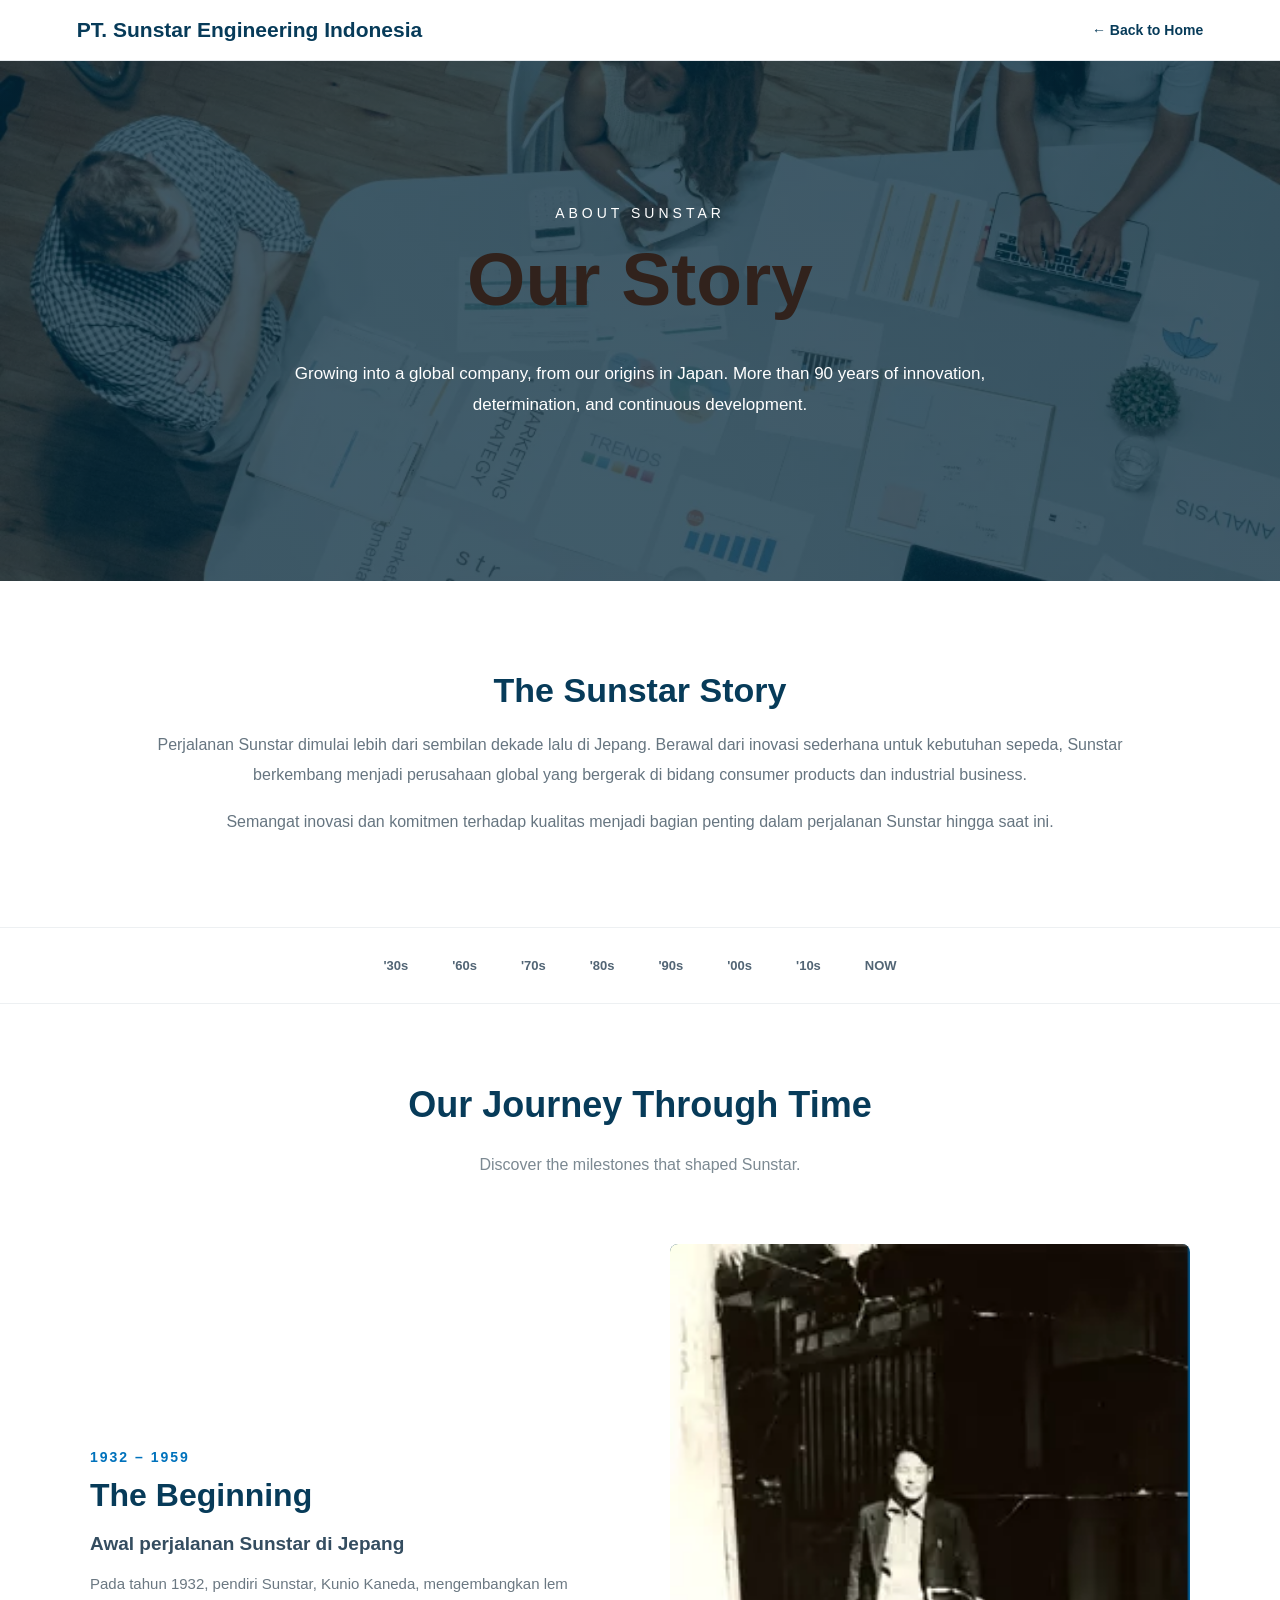
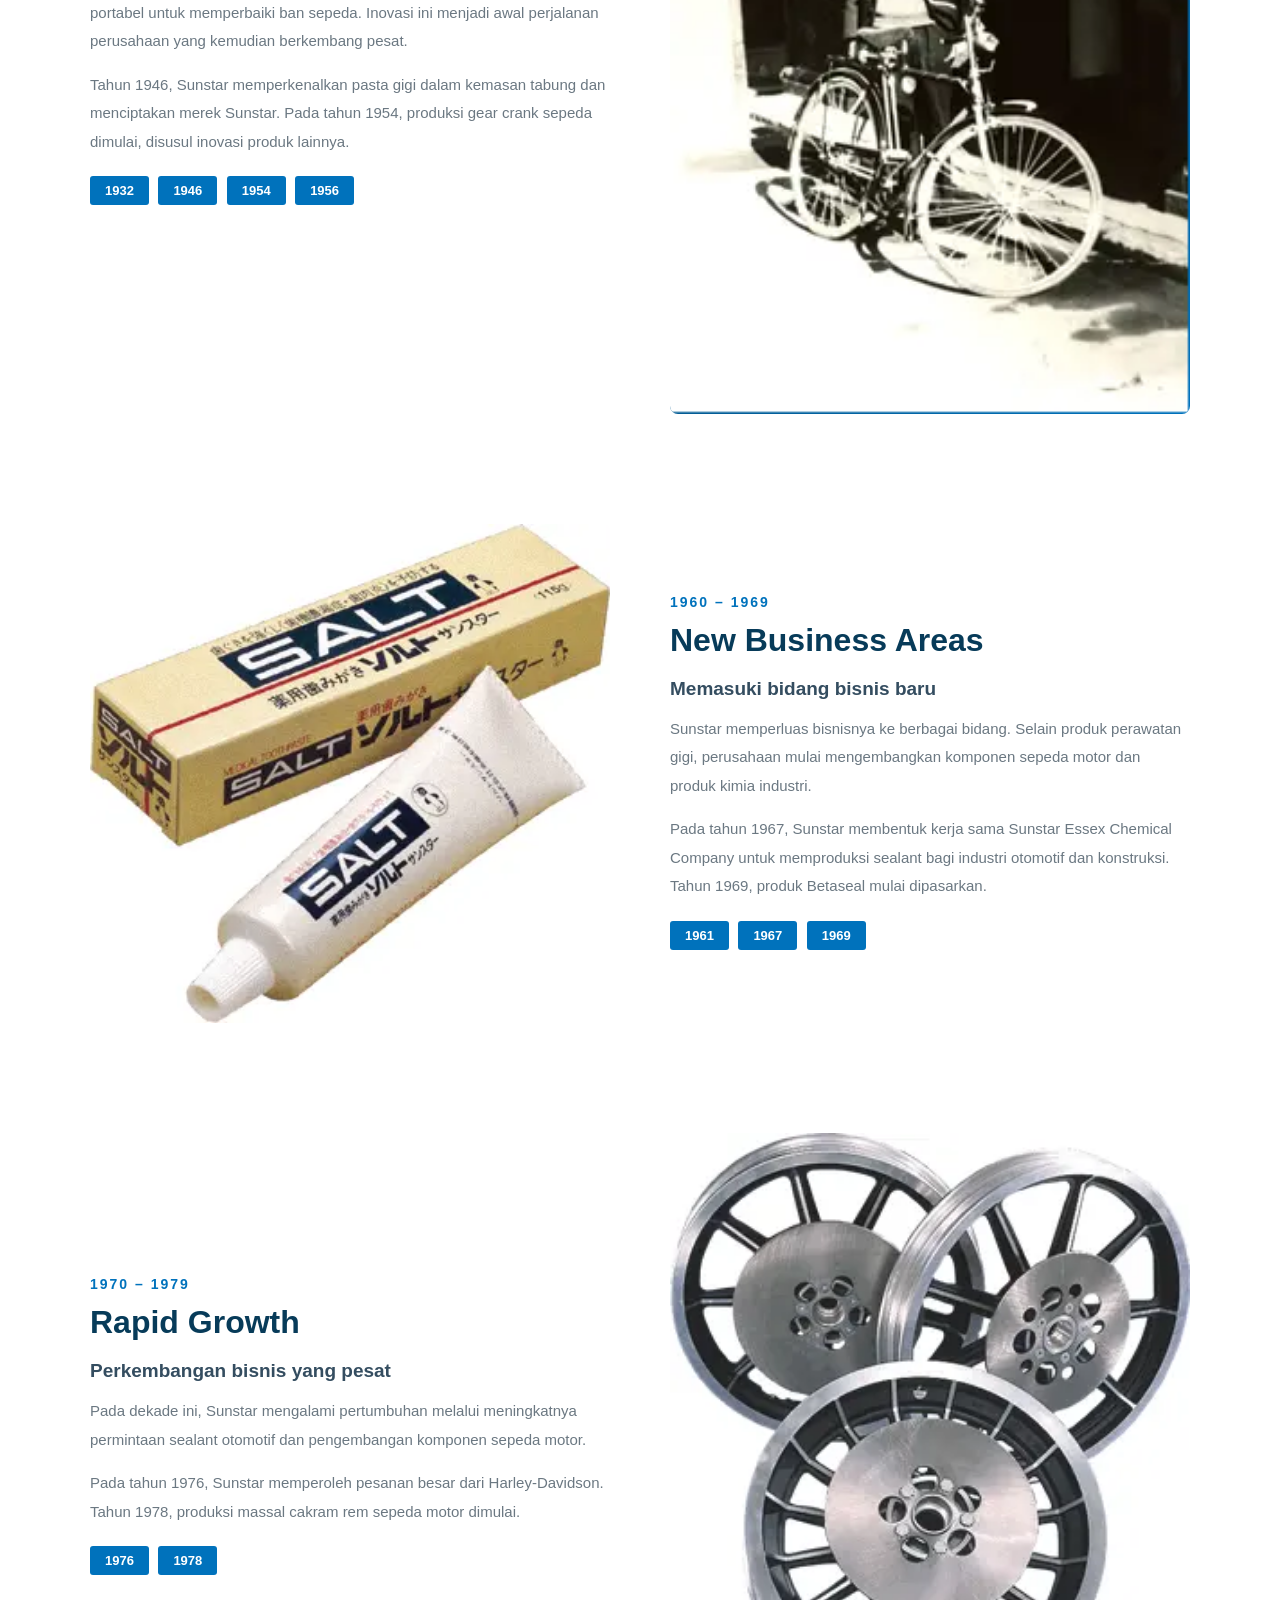
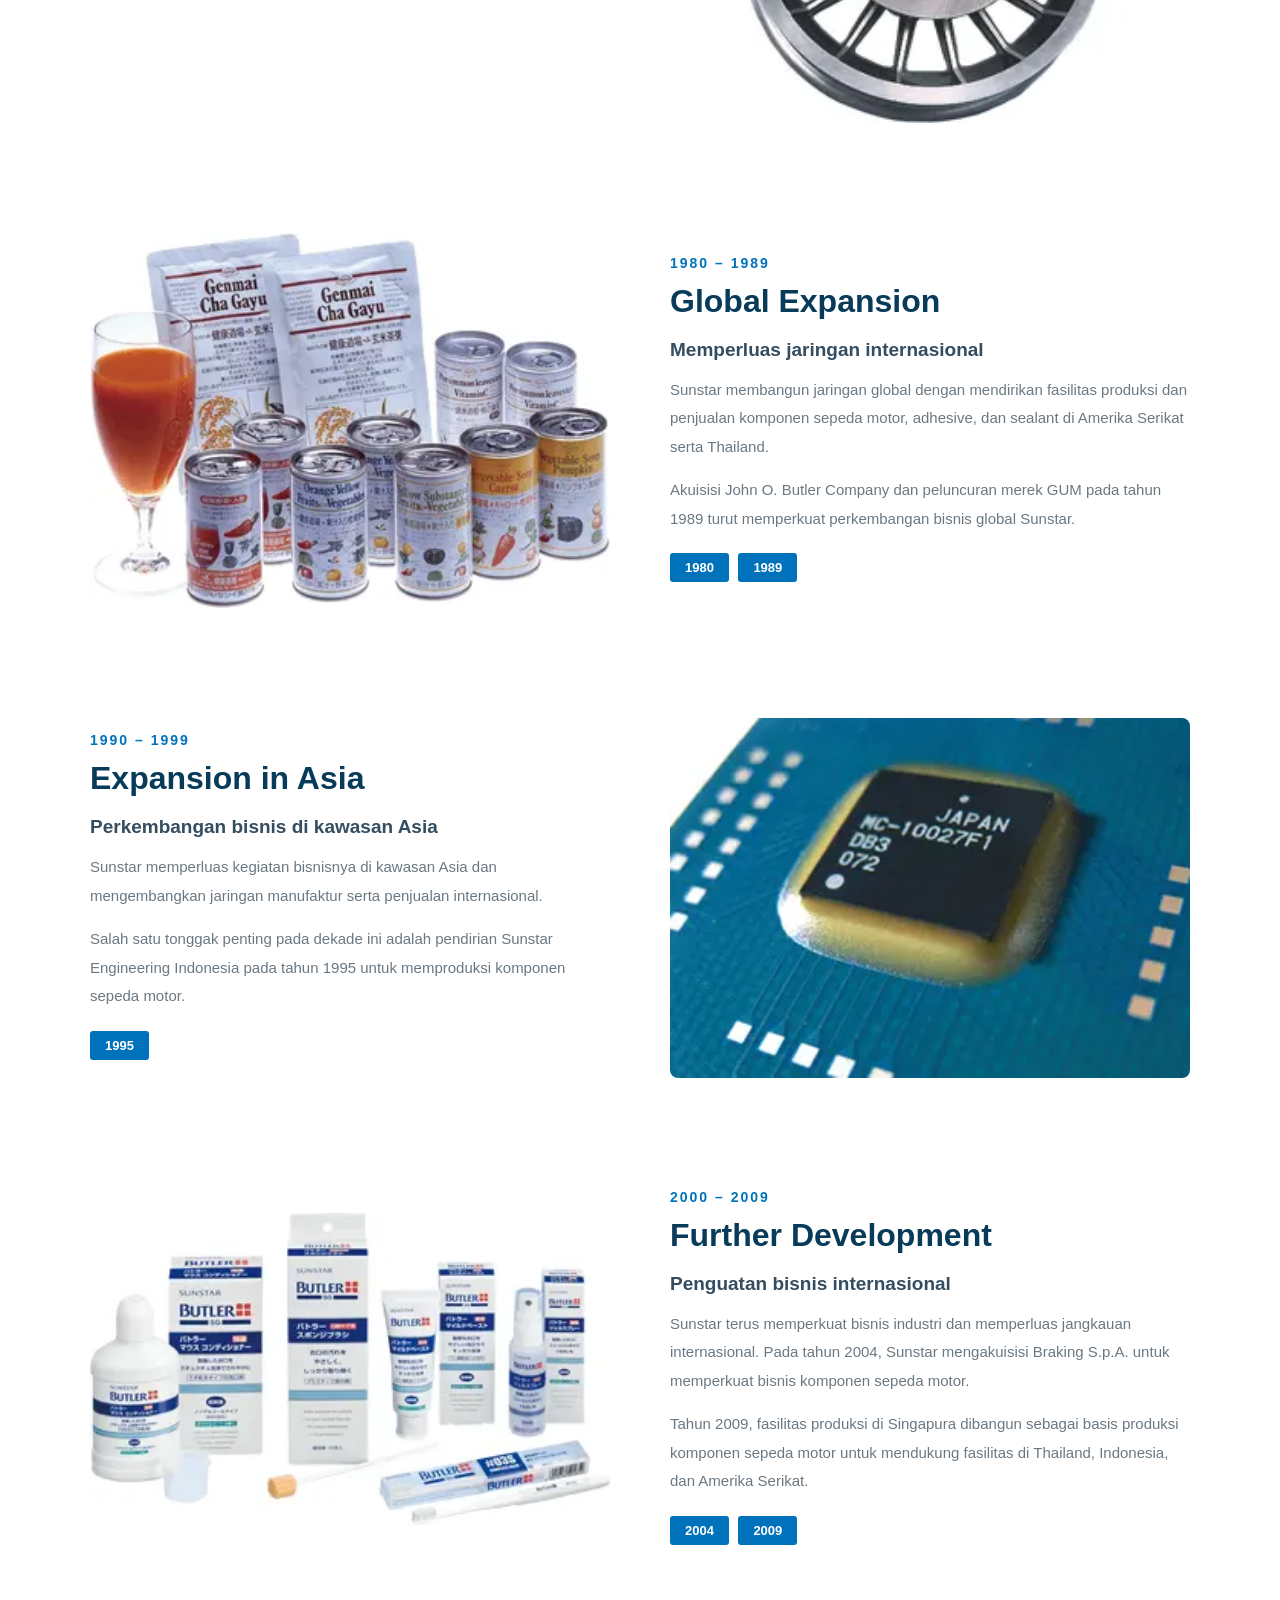
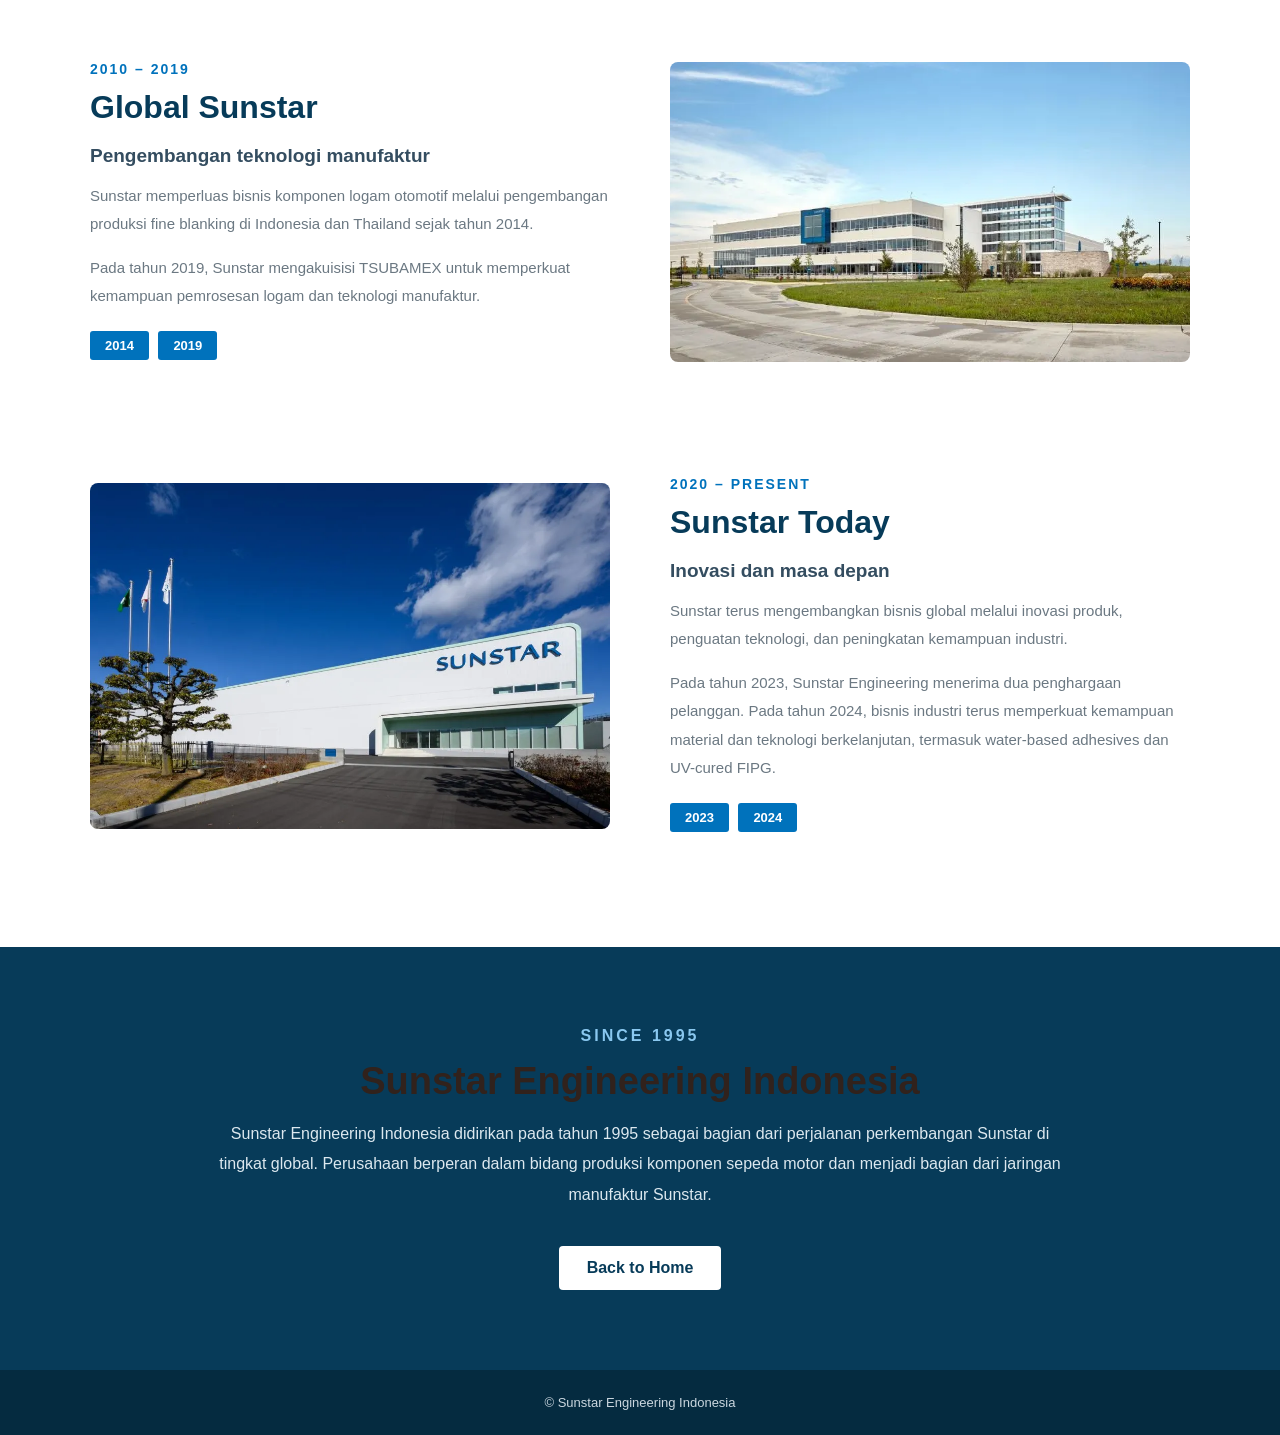
==== about.html @ b6d436b2 "baru" ====
<!DOCTYPE html>
<html lang="id">

<head>
    <meta charset="UTF-8">
    <meta name="viewport" content="width=device-width, initial-scale=1.0">

    <title>Our Story | Sunstar Engineering Indonesia</title>

    <link href="assets/css/main.css" rel="stylesheet">

    <style>
        * {
            box-sizing: border-box;
        }

        html {
            scroll-behavior: smooth;
            scroll-padding-top: 100px;
        }

        body {
            margin: 0;
            font-family: Arial, sans-serif;
            color: #253746;
            background: #fff;
        }

        /* NAVBAR */
        .story-navbar {
            position: sticky;
            top: 0;
            z-index: 100;
            background: white;
            border-bottom: 1px solid #e5e9ed;
            padding: 18px 6%;
            display: flex;
            justify-content: space-between;
            align-items: center;
        }

        .story-logo {
            font-size: 21px;
            font-weight: bold;
            color: #073b59;
            text-decoration: none;
        }

        .story-home {
            color: #073b59;
            text-decoration: none;
            font-weight: bold;
            font-size: 14px;
        }

        .story-home:hover {
            color: #0072bc;
        }

        /* HERO */
        .story-hero {
            min-height: 520px;
            background:
                linear-gradient(rgba(3, 39, 59, .75),
                                rgba(3, 39, 59, .75)),
                url("assets/img/about/about-square-13.webp");

            background-size: cover;
            background-position: center;

            display: flex;
            flex-direction: column;
            justify-content: center;
            align-items: center;

            text-align: center;
            color: white;
            padding: 60px 20px;
        }

        .story-hero .subtitle {
            font-size: 14px;
            letter-spacing: 4px;
            text-transform: uppercase;
            margin-bottom: 15px;
        }

        .story-hero h1 {
            font-size: clamp(42px, 7vw, 75px);
            margin: 0 0 20px;
            font-weight: 700;
        }

        .story-hero p {
            max-width: 700px;
            line-height: 1.8;
            font-size: 17px;
        }

        /* INTRODUCTION */
        .story-intro {
            max-width: 1050px;
            margin: 90px auto;
            padding: 0 25px;
            text-align: center;
        }

        .story-intro h2 {
            color: #073b59;
            font-size: 34px;
            margin-bottom: 20px;
        }

        .story-intro p {
            line-height: 1.9;
            color: #667580;
            font-size: 16px;
        }

        /* YEAR NAVIGATION */
        .year-navigation {
            position: sticky;
            top: 64px;
            z-index: 90;
            display: flex;
            justify-content: center;
            gap: 12px;
            flex-wrap: wrap;
            padding: 20px;
            background: rgba(255,255,255,.96);
            border-top: 1px solid #edf0f2;
            border-bottom: 1px solid #edf0f2;
        }

        .year-navigation a {
            text-decoration: none;
            color: #526575;
            font-size: 13px;
            font-weight: bold;
            padding: 10px 16px;
            border-radius: 25px;
            transition: .3s;
        }

        .year-navigation a:hover {
            background: #073b59;
            color: white;
        }

        /* TIMELINE */
        .history-container {
            max-width: 1150px;
            margin: 80px auto;
            padding: 0 25px;
        }

        .history-heading {
            text-align: center;
            margin-bottom: 70px;
        }

        .history-heading h2 {
            font-size: 36px;
            color: #073b59;
        }

        .history-heading p {
            color: #7c8992;
        }

        .history-item {
            display: grid;
            grid-template-columns: 1fr 1fr;
            gap: 60px;
            align-items: center;
            margin-bottom: 110px;
            scroll-margin-top: 160px;
        }

        .history-item:nth-child(even) .history-image {
            order: 2;
        }

        .history-item:nth-child(even) .history-content {
            order: 1;
        }

        .history-image {
            min-height: 300px;
            border-radius: 8px;
            overflow: hidden;
            background: linear-gradient(135deg, #073b59, #0072bc);
        }

        .history-image img {
            width: 100%;
            height: 100%;
            min-height: 300px;
            object-fit: cover;
            display: block;
        }

        .history-content .period {
            display: inline-block;
            color: #0072bc;
            font-size: 14px;
            font-weight: bold;
            letter-spacing: 2px;
            margin-bottom: 12px;
        }

        .history-content h2 {
            font-size: 32px;
            color: #073b59;
            margin: 0 0 15px;
        }

        .history-content h3 {
            font-size: 19px;
            color: #344d60;
            margin-bottom: 15px;
        }

        .history-content p {
            font-size: 15px;
            color: #6b7882;
            line-height: 1.9;
        }

        .history-content .year {
            display: inline-block;
            color: white;
            background: #0072bc;
            padding: 7px 15px;
            border-radius: 3px;
            font-size: 13px;
            font-weight: bold;
            margin: 5px 5px 5px 0;
        }

        /* INDONESIA */
        .indonesia-section {
            background: #073b59;
            color: white;
            padding: 80px 25px;
            text-align: center;
        }

        .indonesia-content {
            max-width: 850px;
            margin: auto;
        }

        .indonesia-section .period {
            color: #8ac8f0;
            letter-spacing: 3px;
            font-weight: bold;
        }

        .indonesia-section h2 {
            font-size: 38px;
            margin: 15px 0;
        }

        .indonesia-section p {
            color: #dce8ef;
            line-height: 1.9;
            font-size: 16px;
        }

        /* FOOTER */
        .story-footer {
            background: #052b40;
            color: #cbd7df;
            text-align: center;
            padding: 25px;
            font-size: 13px;
        }

        /* RESPONSIVE */
        @media (max-width: 768px) {

            .story-hero {
                min-height: 400px;
            }

            .story-hero h1 {
                font-size: 40px;
            }

            .year-navigation {
                top: 57px;
                gap: 3px;
            }

            .year-navigation a {
                padding: 8px 10px;
                font-size: 11px;
            }

            .history-item {
                grid-template-columns: 1fr;
                gap: 25px;
                margin-bottom: 70px;
            }

            .history-item:nth-child(even) .history-image,
            .history-item:nth-child(even) .history-content {
                order: initial;
            }

            .history-image,
            .history-image img {
                min-height: 230px;
            }

            .history-content h2 {
                font-size: 27px;
            }

            .indonesia-section h2 {
                font-size: 29px;
            }
        }
    </style>

</head>

<body>

    <!-- NAVBAR -->
    <nav class="story-navbar">

        <a href="index.html" class="story-logo">
            PT. Sunstar Engineering Indonesia
        </a>

        <a href="index.html" class="story-home">
            ← Back to Home
        </a>

    </nav>


    <!-- HERO -->
    <section class="story-hero">

        <div class="subtitle">
            About Sunstar
        </div>

        <h1>Our Story</h1>

        <p>
            Growing into a global company, from our origins in Japan.
            More than 90 years of innovation, determination,
            and continuous development.
        </p>

    </section>


    <!-- INTRODUCTION -->
    <section class="story-intro">

        <h2>The Sunstar Story</h2>

        <p>
            Perjalanan Sunstar dimulai lebih dari sembilan dekade
            lalu di Jepang. Berawal dari inovasi sederhana untuk
            kebutuhan sepeda, Sunstar berkembang menjadi perusahaan
            global yang bergerak di bidang consumer products
            dan industrial business.
        </p>

        <p>
            Semangat inovasi dan komitmen terhadap kualitas
            menjadi bagian penting dalam perjalanan Sunstar
            hingga saat ini.
        </p>

    </section>


    <!-- YEAR NAVIGATION -->
    <nav class="year-navigation">

        <a href="#thirties">'30s</a>
        <a href="#sixties">'60s</a>
        <a href="#seventies">'70s</a>
        <a href="#eighties">'80s</a>
        <a href="#nineties">'90s</a>
        <a href="#twothousands">'00s</a>
        <a href="#tens">'10s</a>
        <a href="#now">NOW</a>

    </nav>


    <!-- HISTORY -->
    <section class="history-container">

        <div class="history-heading">
            <h2>Our Journey Through Time</h2>
            <p>Discover the milestones that shaped Sunstar.</p>
        </div>


        <!-- 1930s -->
        <div class="history-item" id="thirties">

            <div class="history-image">
                <img src="assets/img/about/1932.webp"
                     alt="Sunstar early history">
            </div>

            <div class="history-content">

                <span class="period">1932 – 1959</span>

                <h2>The Beginning</h2>

                <h3>Awal perjalanan Sunstar di Jepang</h3>

                <p>
                    Pada tahun 1932, pendiri Sunstar, Kunio Kaneda,
                    mengembangkan lem portabel untuk memperbaiki
                    ban sepeda. Inovasi ini menjadi awal perjalanan
                    perusahaan yang kemudian berkembang pesat.
                </p>

                <p>
                    Tahun 1946, Sunstar memperkenalkan pasta gigi
                    dalam kemasan tabung dan menciptakan merek
                    Sunstar. Pada tahun 1954, produksi gear crank
                    sepeda dimulai, disusul inovasi produk lainnya.
                </p>

                <span class="year">1932</span>
                <span class="year">1946</span>
                <span class="year">1954</span>
                <span class="year">1956</span>

            </div>

        </div>


        <!-- 1960s -->
        <div class="history-item" id="sixties">

            <div class="history-image">
                <img src="assets/img/about/60.webp"
                     alt="Sunstar industrial development">
            </div>

            <div class="history-content">

                <span class="period">1960 – 1969</span>

                <h2>New Business Areas</h2>

                <h3>Memasuki bidang bisnis baru</h3>

                <p>
                    Sunstar memperluas bisnisnya ke berbagai bidang.
                    Selain produk perawatan gigi, perusahaan mulai
                    mengembangkan komponen sepeda motor dan
                    produk kimia industri.
                </p>

                <p>
                    Pada tahun 1967, Sunstar membentuk kerja sama
                    Sunstar Essex Chemical Company untuk memproduksi
                    sealant bagi industri otomotif dan konstruksi.
                    Tahun 1969, produk Betaseal mulai dipasarkan.
                </p>

                <span class="year">1961</span>
                <span class="year">1967</span>
                <span class="year">1969</span>

            </div>

        </div>


        <!-- 1970s -->
        <div class="history-item" id="seventies">

            <div class="history-image">
                <img src="assets/img/about/70.webp"
                     alt="Sunstar product development">
            </div>

            <div class="history-content">

                <span class="period">1970 – 1979</span>

                <h2>Rapid Growth</h2>

                <h3>Perkembangan bisnis yang pesat</h3>

                <p>
                    Pada dekade ini, Sunstar mengalami pertumbuhan
                    melalui meningkatnya permintaan sealant otomotif
                    dan pengembangan komponen sepeda motor.
                </p>

                <p>
                    Pada tahun 1976, Sunstar memperoleh pesanan
                    besar dari Harley-Davidson. Tahun 1978,
                    produksi massal cakram rem sepeda motor dimulai.
                </p>

                <span class="year">1976</span>
                <span class="year">1978</span>

            </div>

        </div>


        <!-- 1980s -->
        <div class="history-item" id="eighties">

            <div class="history-image">
                <img src="assets/img/about/80.webp"
                     alt="Sunstar global expansion">
            </div>

            <div class="history-content">

                <span class="period">1980 – 1989</span>

                <h2>Global Expansion</h2>

                <h3>Memperluas jaringan internasional</h3>

                <p>
                    Sunstar membangun jaringan global dengan
                    mendirikan fasilitas produksi dan penjualan
                    komponen sepeda motor, adhesive, dan sealant
                    di Amerika Serikat serta Thailand.
                </p>

                <p>
                    Akuisisi John O. Butler Company dan peluncuran
                    merek GUM pada tahun 1989 turut memperkuat
                    perkembangan bisnis global Sunstar.
                </p>

                <span class="year">1980</span>
                <span class="year">1989</span>

            </div>

        </div>


        <!-- 1990s -->
        <div class="history-item" id="nineties">

            <div class="history-image">
                <img src="assets/img/about/90.webp"
                     alt="Sunstar Engineering Indonesia">
            </div>

            <div class="history-content">

                <span class="period">1990 – 1999</span>

                <h2>Expansion in Asia</h2>

                <h3>Perkembangan bisnis di kawasan Asia</h3>

                <p>
                    Sunstar memperluas kegiatan bisnisnya
                    di kawasan Asia dan mengembangkan jaringan
                    manufaktur serta penjualan internasional.
                </p>

                <p>
                    Salah satu tonggak penting pada dekade ini
                    adalah pendirian Sunstar Engineering Indonesia
                    pada tahun 1995 untuk memproduksi komponen
                    sepeda motor.
                </p>

                <span class="year">1995</span>

            </div>

        </div>


        <!-- 2000s -->
        <div class="history-item" id="twothousands">

            <div class="history-image">
                <img src="assets/img/about/2000.webp"
                     alt="Sunstar business development">
            </div>

            <div class="history-content">

                <span class="period">2000 – 2009</span>

                <h2>Further Development</h2>

                <h3>Penguatan bisnis internasional</h3>

                <p>
                    Sunstar terus memperkuat bisnis industri
                    dan memperluas jangkauan internasional.
                    Pada tahun 2004, Sunstar mengakuisisi
                    Braking S.p.A. untuk memperkuat bisnis
                    komponen sepeda motor.
                </p>

                <p>
                    Tahun 2009, fasilitas produksi di Singapura
                    dibangun sebagai basis produksi komponen
                    sepeda motor untuk mendukung fasilitas
                    di Thailand, Indonesia, dan Amerika Serikat.
                </p>

                <span class="year">2004</span>
                <span class="year">2009</span>

            </div>

        </div>


        <!-- 2010s -->
        <div class="history-item" id="tens">

            <div class="history-image">
                <img src="assets/img/about/2010.webp"
                     alt="Sunstar manufacturing technology">
            </div>

            <div class="history-content">

                <span class="period">2010 – 2019</span>

                <h2>Global Sunstar</h2>

                <h3>Pengembangan teknologi manufaktur</h3>

                <p>
                    Sunstar memperluas bisnis komponen logam
                    otomotif melalui pengembangan produksi
                    fine blanking di Indonesia dan Thailand
                    sejak tahun 2014.
                </p>

                <p>
                    Pada tahun 2019, Sunstar mengakuisisi
                    TSUBAMEX untuk memperkuat kemampuan
                    pemrosesan logam dan teknologi manufaktur.
                </p>

                <span class="year">2014</span>
                <span class="year">2019</span>

            </div>

        </div>


        <!-- NOW -->
        <div class="history-item" id="now">

            <div class="history-image">
                <img src="assets/img/about/2020.webp"
                     alt="Sunstar today">
            </div>

            <div class="history-content">

                <span class="period">2020 – PRESENT</span>

                <h2>Sunstar Today</h2>

                <h3>Inovasi dan masa depan</h3>

                <p>
                    Sunstar terus mengembangkan bisnis global
                    melalui inovasi produk, penguatan teknologi,
                    dan peningkatan kemampuan industri.
                </p>

                <p>
                    Pada tahun 2023, Sunstar Engineering menerima
                    dua penghargaan pelanggan. Pada tahun 2024,
                    bisnis industri terus memperkuat kemampuan
                    material dan teknologi berkelanjutan,
                    termasuk water-based adhesives dan
                    UV-cured FIPG.
                </p>

                <span class="year">2023</span>
                <span class="year">2024</span>

            </div>

        </div>

    </section>


    <!-- INDONESIA SECTION -->
    <section class="indonesia-section">

        <div class="indonesia-content">

            <span class="period">SINCE 1995</span>

            <h2>Sunstar Engineering Indonesia</h2>

            <p>
                Sunstar Engineering Indonesia didirikan pada
                tahun 1995 sebagai bagian dari perjalanan
                perkembangan Sunstar di tingkat global.
                Perusahaan berperan dalam bidang produksi
                komponen sepeda motor dan menjadi bagian
                dari jaringan manufaktur Sunstar.
            </p>

            <a href="index.html"
               class="back-button"
               style="
               display:inline-block;
               margin-top:20px;
               padding:13px 28px;
               background:#ffffff;
               color:#073b59;
               text-decoration:none;
               border-radius:4px;
               font-weight:bold;">

                Back to Home

            </a>

        </div>

    </section>


    <!-- FOOTER -->
    <footer class="story-footer">

        © Sunstar Engineering Indonesia

    </footer>


</body>
</html>
---- assets/css/main.css ----
/**
* Template Name: Scout
* Template URL: https://bootstrapmade.com/scout-bootstrap-multipurpose-template/
* Updated: May 05 2025 with Bootstrap v5.3.5
* Author: BootstrapMade.com
* License: https://bootstrapmade.com/license/
*/

/*--------------------------------------------------------------
# Font & Color Variables
# Help: https://bootstrapmade.com/color-system/
--------------------------------------------------------------*/
/* Fonts */
:root {
  --default-font: "Roboto",  system-ui, -apple-system, "Segoe UI", Roboto, "Helvetica Neue", Arial, "Noto Sans", "Liberation Sans", sans-serif, "Apple Color Emoji", "Segoe UI Emoji", "Segoe UI Symbol", "Noto Color Emoji";
  --heading-font: "Raleway",  sans-serif;
  --nav-font: "Montserrat",  sans-serif;
}

/* Global Colors - The following color variables are used throughout the website. Updating them here will change the color scheme of the entire website */
:root { 
  --background-color: #ffffff; /* Background color for the entire website, including individual sections */
  --default-color: #52413a; /* Default color used for the majority of the text content across the entire website */
  --heading-color: #31221c; /* Color for headings, subheadings and title throughout the website */
  --accent-color: #00587c; /* Accent color that represents your brand on the website. It's used for buttons, links, and other elements that need to stand out */
  --surface-color: #ffffff; /* The surface color is used as a background of boxed elements within sections, such as cards, icon boxes, or other elements that require a visual separation from the global background. */
  --contrast-color: #ffffff; /* Contrast color for text, ensuring readability against backgrounds of accent, heading, or default colors. */
}

/* Nav Menu Colors - The following color variables are used specifically for the navigation menu. They are separate from the global colors to allow for more customization options */
:root {
  --nav-color: #52413a;  /* The default color of the main navmenu links */
  --nav-hover-color: #00587c; /* Applied to main navmenu links when they are hovered over or active */
  --nav-mobile-background-color: #ffffff; /* Used as the background color for mobile navigation menu */
  --nav-dropdown-background-color: #ffffff; /* Used as the background color for dropdown items that appear when hovering over primary navigation items */
  --nav-dropdown-color: #52413a; /* Used for navigation links of the dropdown items in the navigation menu. */
  --nav-dropdown-hover-color: #00587c; /* Similar to --nav-hover-color, this color is applied to dropdown navigation links when they are hovered over. */
}

/* Color Presets - These classes override global colors when applied to any section or element, providing reuse of the sam color scheme. */

.light-background {
  --background-color: #f8f5f4;
  --surface-color: #ffffff;
}

.dark-background {
  --background-color: #060606;
  --default-color: #ffffff;
  --heading-color: #ffffff;
  --surface-color: #343333;
  --contrast-color: #ffffff;
}

/* Smooth scroll */
:root {
  scroll-behavior: smooth;
}

/*--------------------------------------------------------------
# General Styling & Shared Classes
--------------------------------------------------------------*/
body {
  color: var(--default-color);
  background-color: var(--background-color);
  font-family: var(--default-font);
}

a {
  color: var(--accent-color);
  text-decoration: none;
  transition: 0.3s;
}

a:hover {
  color: color-mix(in srgb, var(--accent-color), transparent 25%);
  text-decoration: none;
}

h1,
h2,
h3,
h4,
h5,
h6 {
  color: var(--heading-color);
  font-family: var(--heading-font);
}
/* Jarak antar bagian merek */
.brand-section {
    margin-top: 100px;
}
/* PHP Email Form Messages
------------------------------*/
.php-email-form .error-message {
  display: none;
  background: #df1529;
  color: #ffffff;
  text-align: left;
  padding: 15px;
  margin-bottom: 24px;
  font-weight: 600;
}

.php-email-form .sent-message {
  display: none;
  color: #ffffff;
  background: #059652;
  text-align: center;
  padding: 15px;
  margin-bottom: 24px;
  font-weight: 600;
}

.php-email-form .loading {
  display: none;
  background: var(--surface-color);
  text-align: center;
  padding: 15px;
  margin-bottom: 24px;
}

.php-email-form .loading:before {
  content: "";
  display: inline-block;
  border-radius: 50%;
  width: 24px;
  height: 24px;
  margin: 0 10px -6px 0;
  border: 3px solid var(--accent-color);
  border-top-color: var(--surface-color);
  animation: php-email-form-loading 1s linear infinite;
}

@keyframes php-email-form-loading {
  0% {
    transform: rotate(0deg);
  }

  100% {
    transform: rotate(360deg);
  }
}

/*--------------------------------------------------------------
# Global Header
--------------------------------------------------------------*/
.header {
  color: var(--default-color);
  background-color: var(--background-color);
  padding: 15px 0;
  transition: all 0.5s;
  z-index: 997;
}

.header .logo {
  line-height: 1;
}

.header .logo img {
  max-height: 36px;
  margin-right: 8px;
}

.header .logo h1 {
  font-size: 26px;
  margin: 0;
  font-weight: 600;
  color: var(--heading-color);
}

.header .btn-getstarted,
.header .btn-getstarted:focus {
  color: var(--contrast-color);
  background: var(--accent-color);
  font-size: 14px;
  padding: 8px 25px;
  margin: 0 0 0 30px;
  border-radius: 50px;
  transition: 0.3s;
}

.header .btn-getstarted:hover,
.header .btn-getstarted:focus:hover {
  color: var(--contrast-color);
  background: color-mix(in srgb, var(--accent-color), transparent 15%);
}

@media (max-width: 1200px) {
  .header .logo {
    order: 1;
  }

  .header .btn-getstarted {
    order: 2;
    margin: 0 15px 0 0;
    padding: 6px 15px;
  }

  .header .navmenu {
    order: 3;
  }
}

/* Global Header on Scroll
------------------------------*/
.scrolled .header {
  --background-color: rgba(244, 239, 237, 0.95);
}

/*--------------------------------------------------------------
# Navigation Menu
--------------------------------------------------------------*/
/* Desktop Navigation */
@media (min-width: 1200px) {
  .navmenu {
    padding: 0;
  }

  .navmenu ul {
    margin: 0;
    padding: 0;
    display: flex;
    list-style: none;
    align-items: center;
  }

  .navmenu li {
    position: relative;
  }

  .navmenu>ul>li {
    white-space: nowrap;
    padding: 15px 14px;
  }

  .navmenu>ul>li:last-child {
    padding-right: 0;
  }

  .navmenu a,
  .navmenu a:focus {
    color: var(--nav-color);
    font-size: 15px;
    padding: 0 2px;
    font-family: var(--nav-font);
    font-weight: 400;
    display: flex;
    align-items: center;
    justify-content: space-between;
    white-space: nowrap;
    transition: 0.3s;
    position: relative;
  }

  .navmenu a i,
  .navmenu a:focus i {
    font-size: 12px;
    line-height: 0;
    margin-left: 5px;
    transition: 0.3s;
  }

  .navmenu>ul>li>a:before {
    content: "";
    position: absolute;
    width: 100%;
    height: 2px;
    bottom: -6px;
    left: 0;
    background-color: var(--accent-color);
    visibility: hidden;
    width: 0px;
    transition: all 0.3s ease-in-out 0s;
  }

  .navmenu a:hover:before,
  .navmenu li:hover>a:before,
  .navmenu .active:before {
    visibility: visible;
    width: 100%;
  }

  .navmenu li:hover>a,
  .navmenu .active,
  .navmenu .active:focus {
    color: var(--nav-hover-color);
  }

  .navmenu .dropdown ul {
    margin: 0;
    padding: 10px 0;
    background: var(--nav-dropdown-background-color);
    display: block;
    position: absolute;
    visibility: hidden;
    left: 14px;
    top: 130%;
    opacity: 0;
    transition: 0.3s;
    border-radius: 4px;
    z-index: 99;
    box-shadow: 0px 0px 30px rgba(0, 0, 0, 0.1);
  }

  .navmenu .dropdown ul li {
    min-width: 200px;
  }

  .navmenu .dropdown ul a {
    padding: 10px 20px;
    font-size: 15px;
    text-transform: none;
    color: var(--nav-dropdown-color);
  }

  .navmenu .dropdown ul a i {
    font-size: 12px;
  }

  .navmenu .dropdown ul a:hover,
  .navmenu .dropdown ul .active:hover,
  .navmenu .dropdown ul li:hover>a {
    color: var(--nav-dropdown-hover-color);
  }

  .navmenu .dropdown:hover>ul {
    opacity: 1;
    top: 100%;
    visibility: visible;
  }

  .navmenu .dropdown .dropdown ul {
    top: 0;
    left: -90%;
    visibility: hidden;
  }

  .navmenu .dropdown .dropdown:hover>ul {
    opacity: 1;
    top: 0;
    left: -100%;
    visibility: visible;
  }
}

/* Mobile Navigation */
@media (max-width: 1199px) {
  .mobile-nav-toggle {
    color: var(--nav-color);
    font-size: 28px;
    line-height: 0;
    margin-right: 10px;
    cursor: pointer;
    transition: color 0.3s;
  }

  .navmenu {
    padding: 0;
    z-index: 9997;
  }

  .navmenu ul {
    display: none;
    list-style: none;
    position: absolute;
    inset: 60px 20px 20px 20px;
    padding: 10px 0;
    margin: 0;
    border-radius: 6px;
    background-color: var(--nav-mobile-background-color);
    border: 1px solid color-mix(in srgb, var(--default-color), transparent 90%);
    box-shadow: none;
    overflow-y: auto;
    transition: 0.3s;
    z-index: 9998;
  }

  .navmenu a,
  .navmenu a:focus {
    color: var(--nav-dropdown-color);
    padding: 10px 20px;
    font-family: var(--nav-font);
    font-size: 17px;
    font-weight: 500;
    display: flex;
    align-items: center;
    justify-content: space-between;
    white-space: nowrap;
    transition: 0.3s;
  }

  .navmenu a i,
  .navmenu a:focus i {
    font-size: 12px;
    line-height: 0;
    margin-left: 5px;
    width: 30px;
    height: 30px;
    display: flex;
    align-items: center;
    justify-content: center;
    border-radius: 50%;
    transition: 0.3s;
    background-color: color-mix(in srgb, var(--accent-color), transparent 90%);
  }

  .navmenu a i:hover,
  .navmenu a:focus i:hover {
    background-color: var(--accent-color);
    color: var(--contrast-color);
  }

  .navmenu a:hover,
  .navmenu .active,
  .navmenu .active:focus {
    color: var(--nav-dropdown-hover-color);
  }

  .navmenu .active i,
  .navmenu .active:focus i {
    background-color: var(--accent-color);
    color: var(--contrast-color);
    transform: rotate(180deg);
  }

  .navmenu .dropdown ul {
    position: static;
    display: none;
    z-index: 99;
    padding: 10px 0;
    margin: 10px 20px;
    background-color: var(--nav-dropdown-background-color);
    transition: all 0.5s ease-in-out;
  }

  .navmenu .dropdown ul ul {
    background-color: rgba(33, 37, 41, 0.1);
  }

  .navmenu .dropdown>.dropdown-active {
    display: block;
    background-color: rgba(33, 37, 41, 0.03);
  }

  .mobile-nav-active {
    overflow: hidden;
  }

  .mobile-nav-active .mobile-nav-toggle {
    color: #fff;
    position: absolute;
    font-size: 32px;
    top: 15px;
    right: 15px;
    margin-right: 0;
    z-index: 9999;
  }

  .mobile-nav-active .navmenu {
    position: fixed;
    overflow: hidden;
    inset: 0;
    background: rgba(33, 37, 41, 0.8);
    transition: 0.3s;
  }

  .mobile-nav-active .navmenu>ul {
    display: block;
  }
}

/*--------------------------------------------------------------
# Global Footer
--------------------------------------------------------------*/
.footer {
  color: var(--default-color);
  background-color: var(--background-color);
  font-size: 14px;
  position: relative;
}

.footer .footer-top {
  padding-top: 50px;
}

.footer .footer-about .logo {
  line-height: 1;
  margin-bottom: 25px;
}

.footer .footer-about .logo img {
  max-height: 40px;
  margin-right: 6px;
}

.footer .footer-about .logo span {
  color: var(--heading-color);
  font-family: var(--heading-font);
  font-size: 26px;
  font-weight: 700;
  letter-spacing: 1px;
}

.footer .footer-about p {
  font-size: 14px;
  font-family: var(--heading-font);
}

.footer .social-links a {
  display: flex;
  align-items: center;
  justify-content: center;
  width: 40px;
  height: 40px;
  border-radius: 50%;
  border: 1px solid color-mix(in srgb, var(--default-color), transparent 50%);
  font-size: 16px;
  color: color-mix(in srgb, var(--default-color), transparent 20%);
  margin-right: 10px;
  transition: 0.3s;
}

.footer .social-links a:hover {
  color: var(--accent-color);
  border-color: var(--accent-color);
}

.footer h4 {
  font-size: 16px;
  font-weight: bold;
  position: relative;
  padding-bottom: 12px;
}

.footer .footer-links {
  margin-bottom: 30px;
}

.footer .footer-links ul {
  list-style: none;
  padding: 0;
  margin: 0;
}

.footer .footer-links ul i {
  padding-right: 2px;
  font-size: 12px;
  line-height: 0;
}

.footer .footer-links ul li {
  padding: 10px 0;
  display: flex;
  align-items: center;
}

.footer .footer-links ul li:first-child {
  padding-top: 0;
}

.footer .footer-links ul a {
  color: color-mix(in srgb, var(--default-color), transparent 30%);
  display: inline-block;
  line-height: 1;
}

.footer .footer-links ul a:hover {
  color: var(--accent-color);
}

.footer .footer-contact p {
  margin-bottom: 5px;
}

.footer .copyright {
  padding: 25px 0;
  border-top: 1px solid color-mix(in srgb, var(--default-color), transparent 90%);
}

.footer .copyright p {
  margin-bottom: 0;
}

.footer .credits {
  margin-top: 8px;
  font-size: 13px;
}

/*--------------------------------------------------------------
# Scroll Top Button
--------------------------------------------------------------*/
.scroll-top {
  position: fixed;
  visibility: hidden;
  opacity: 0;
  right: 15px;
  bottom: -15px;
  z-index: 99999;
  background-color: var(--accent-color);
  width: 44px;
  height: 44px;
  border-radius: 50px;
  transition: all 0.4s;
}

.scroll-top i {
  font-size: 24px;
  color: var(--contrast-color);
  line-height: 0;
}

.scroll-top:hover {
  background-color: color-mix(in srgb, var(--accent-color), transparent 20%);
  color: var(--contrast-color);
}

.scroll-top.active {
  visibility: visible;
  opacity: 1;
  bottom: 15px;
}

/*--------------------------------------------------------------
# Disable aos animation delay on mobile devices
--------------------------------------------------------------*/
@media screen and (max-width: 768px) {
  [data-aos-delay] {
    transition-delay: 0 !important;
  }
}

/*--------------------------------------------------------------
# Global Page Titles & Breadcrumbs
--------------------------------------------------------------*/
.page-title {
  color: var(--default-color);
  background-color: var(--background-color);
  padding: 25px 0;
  position: relative;
}

.page-title h1 {
  font-size: 24px;
  font-weight: 700;
}

.page-title .breadcrumbs ol {
  display: flex;
  flex-wrap: wrap;
  list-style: none;
  padding: 0;
  margin: 0;
  font-size: 14px;
  font-weight: 400;
}

.page-title .breadcrumbs ol li+li {
  padding-left: 10px;
}

.page-title .breadcrumbs ol li+li::before {
  content: "/";
  display: inline-block;
  padding-right: 10px;
  color: color-mix(in srgb, var(--default-color), transparent 70%);
}

/*--------------------------------------------------------------
# Global Sections
--------------------------------------------------------------*/
section,
.section {
  color: var(--default-color);
  background-color: var(--background-color);
  padding: 60px 0;
  scroll-margin-top: 82px;
  overflow: clip;
}

@media (max-width: 1199px) {

  section,
  .section {
    scroll-margin-top: 63px;
  }
}

/*--------------------------------------------------------------
# Global Section Titles
--------------------------------------------------------------*/
.section-title {
  text-align: center;
  padding-bottom: 60px;
  position: relative;
}

.section-title h2 {
  font-size: 32px;
  font-weight: 700;
  margin-bottom: 20px;
  padding-bottom: 20px;
  position: relative;
}

.section-title h2:after {
  content: "";
  position: absolute;
  display: block;
  width: 50px;
  height: 3px;
  background: var(--accent-color);
  left: 0;
  right: 0;
  bottom: 0;
  margin: auto;
}

.section-title p {
  margin-bottom: 0;
}

/*--------------------------------------------------------------
# Hero Section
--------------------------------------------------------------*/
.hero {
  padding: 80px 0;
}

.hero .hero-content {
  margin-bottom: 2rem;
}

@media (min-width: 992px) {
  .hero .hero-content {
    margin-bottom: 0;
  }
}

.hero .hero-tag {
  display: inline-flex;
  align-items: center;
  background-color: color-mix(in srgb, var(--accent-color), transparent 90%);
  padding: 0.5rem 1rem;
  border-radius: 50px;
  margin-bottom: 1rem;
}

.hero .hero-tag i {
  color: var(--accent-color);
  margin-right: 0.5rem;
}

.hero .hero-tag span {
  color: var(--accent-color);
  font-weight: 600;
}

.hero h1 {
  font-size: 2.5rem;
  font-weight: 700;
  margin-bottom: 1rem;
}

.hero h1 .highlight {
  color: var(--accent-color);
}

@media (min-width: 992px) {
  .hero h1 {
    font-size: 3.5rem;
  }
}

.hero .lead {
  color: color-mix(in srgb, var(--default-color), transparent 25%);
  margin-bottom: 1.5rem;
}

.hero .hero-features {
  list-style: none;
  padding-left: 0;
  margin-bottom: 2rem;
}

.hero .hero-features li {
  margin-bottom: 0.5rem;
  display: flex;
  align-items: center;
}

.hero .hero-features li i {
  color: var(--accent-color);
  margin-right: 0.5rem;
}

.hero .hero-cta {
  display: flex;
  flex-wrap: wrap;
  gap: 1rem;
}

.hero .hero-cta .btn-primary {
  background-color: var(--accent-color);
  border-color: var(--accent-color);
  color: var(--contrast-color);
  padding: 0.75rem 1.5rem;
  font-weight: 600;
  transition: all 0.3s ease;
}

.hero .hero-cta .btn-primary:hover {
  background-color: color-mix(in srgb, var(--accent-color), black 10%);
  border-color: color-mix(in srgb, var(--accent-color), black 10%);
}

.hero .hero-cta .btn-link {
  color: var(--heading-color);
  font-weight: 600;
  text-decoration: none;
  display: inline-flex;
  align-items: center;
}

.hero .hero-cta .btn-link i {
  margin-right: 0.5rem;
}

.hero .hero-cta .btn-link:hover {
  color: var(--accent-color);
}

.hero .hero-image-wrapper {
  position: relative;
  padding: 0 40px;
}

.hero .hero-image-wrapper .hero-image {
  border-radius: 10px;
}

.hero .hero-image-wrapper .stat-card {
  position: absolute;
  background-color: var(--surface-color);
  padding: 1rem;
  border-radius: 8px;
  box-shadow: 0 5px 15px rgba(0, 0, 0, 0.1);
  display: flex;
  flex-direction: column;
  align-items: flex-start;
  min-width: 150px;
}

.hero .hero-image-wrapper .stat-card.top-right {
  top: 40px;
  right: 0px;
}

.hero .hero-image-wrapper .stat-card.bottom-left {
  bottom: 40px;
  left: 0px;
}

.hero .hero-image-wrapper .stat-card .stat-value {
  font-size: 1.5rem;
  font-weight: 700;
  color: var(--accent-color);
  margin-bottom: 0.25rem;
}

.hero .hero-image-wrapper .stat-card .stat-label {
  font-size: 0.875rem;
  color: var(--heading-color);
  margin-bottom: 0.5rem;
}

.hero .hero-image-wrapper .stat-card .stat-icon {
  align-self: flex-end;
  font-size: 1.25rem;
  color: color-mix(in srgb, var(--accent-color), transparent 50%);
}

@media (max-width: 575px) {
  .hero .hero-image-wrapper {
    padding: 0;
  }

  .hero .hero-image-wrapper .stat-card {
    position: relative;
  }

  .hero .hero-image-wrapper .stat-card.top-right,
  .hero .hero-image-wrapper .stat-card.bottom-left {
    inset: auto;
    margin-top: 30px;
  }
}

/*--------------------------------------------------------------
# About Section
--------------------------------------------------------------*/
.about .section-heading {
  font-size: 2.5rem;
  color: var(--heading-color);
  margin-bottom: 1.5rem;
  position: relative;
  padding-bottom: 1rem;
  font-weight: 700;
}

.about .section-heading:after {
  content: "";
  position: absolute;
  width: 70px;
  height: 3px;
  background: var(--accent-color);
  bottom: 0;
  left: 50%;
  transform: translateX(-50%);
}

.about .lead {
  font-size: 1.2rem;
  color: color-mix(in srgb, var(--default-color), transparent 25%);
  margin-bottom: 2rem;
  max-width: 800px;
  margin-left: auto;
  margin-right: auto;
}

.about .feature-box {
  background: var(--surface-color);
  border-radius: 12px;
  padding: 2.5rem 1.5rem;
  text-align: center;
  height: 100%;
  box-shadow: 0 10px 30px rgba(0, 0, 0, 0.05);
  transition: all 0.3s ease;
  position: relative;
  overflow: hidden;
  z-index: 1;
}

.about .feature-box:before {
  content: "";
  position: absolute;
  bottom: 0;
  left: 0;
  width: 100%;
  height: 0;
  background: color-mix(in srgb, var(--accent-color), transparent 92%);
  z-index: -1;
  transition: height 0.5s cubic-bezier(0.65, 0, 0.35, 1);
  border-radius: 12px;
}

.about .feature-box:hover {
  transform: translateY(-10px);
  box-shadow: none;
}

.about .feature-box:hover:before {
  height: 100%;
}

.about .feature-box:hover .icon-container {
  background: var(--accent-color);
  color: var(--contrast-color);
}

.about .feature-box .icon-container {
  width: 70px;
  height: 70px;
  border-radius: 50%;
  background: color-mix(in srgb, var(--accent-color), transparent 90%);
  color: var(--accent-color);
  display: flex;
  align-items: center;
  justify-content: center;
  margin: 0 auto 1.5rem;
  font-size: 1.8rem;
  transition: all 0.3s ease;
  box-shadow: 0 5px 15px color-mix(in srgb, var(--accent-color), transparent 85%);
}

.about .feature-box h4 {
  font-size: 1.3rem;
  font-weight: 600;
  margin-bottom: 1rem;
  color: var(--heading-color);
}

.about .feature-box p {
  color: color-mix(in srgb, var(--default-color), transparent 25%);
  font-size: 0.95rem;
  line-height: 1.6;
}

.about .about-content-box {
  padding: 2rem;
}

.about .about-content-box h3 {
  font-size: 2rem;
  color: var(--heading-color);
  margin-bottom: 1.5rem;
  font-weight: 700;
  line-height: 1.3;
}

.about .about-content-box p {
  color: color-mix(in srgb, var(--default-color), transparent 20%);
  margin-bottom: 1.5rem;
  line-height: 1.7;
}

.about .about-content-box .progress-item {
  margin-bottom: 1.2rem;
}

.about .about-content-box .progress-item .progress-title {
  font-weight: 600;
  color: var(--heading-color);
  font-size: 1rem;
}

.about .about-content-box .progress-item .progress-percent {
  font-weight: 700;
  color: var(--accent-color);
}

.about .about-content-box .progress-item .progress {
  height: 8px;
  border-radius: 4px;
  background-color: color-mix(in srgb, var(--accent-color), transparent 90%);
  margin-top: 0.5rem;
  overflow: hidden;
}

.about .about-content-box .progress-item .progress .progress-bar {
  background-color: var(--accent-color);
  border-radius: 4px;
}

.about .about-content-box .btn-discover {
  background: var(--accent-color);
  color: var(--contrast-color);
  border: none;
  border-radius: 30px;
  padding: 0.8rem 2rem;
  font-weight: 600;
  transition: all 0.3s;
  position: relative;
  overflow: hidden;
  z-index: 1;
}

.about .about-content-box .btn-discover:before {
  content: "";
  position: absolute;
  top: 0;
  left: 0;
  width: 0;
  height: 100%;
  background: color-mix(in srgb, var(--accent-color), #000 15%);
  transition: width 0.3s ease;
  z-index: -1;
  border-radius: 30px;
}

.about .about-content-box .btn-discover:hover {
  box-shadow: 0 8px 25px color-mix(in srgb, var(--accent-color), transparent 80%);
}

.about .about-content-box .btn-discover:hover:before {
  width: 100%;
}

.about .about-image-grid {
  position: relative;
  height: 540px;
  margin: 0 2rem;
}

.about .about-image-grid .img-grid-main {
  position: absolute;
  top: 0;
  right: 0;
  width: 70%;
  height: 350px;
  object-fit: cover;
  border-radius: 12px;
  box-shadow: 0 15px 30px rgba(0, 0, 0, 0.1);
  z-index: 1;
}

.about .about-image-grid .img-grid-secondary {
  position: absolute;
  bottom: 0;
  right: 30%;
  width: 50%;
  height: 220px;
  object-fit: cover;
  border-radius: 12px;
  box-shadow: 0 15px 30px rgba(0, 0, 0, 0.1);
  z-index: 2;
}

.about .about-image-grid .img-grid-tertiary {
  position: absolute;
  left: 0;
  bottom: 70px;
  width: 40%;
  height: 260px;
  object-fit: cover;
  border-radius: 12px;
  box-shadow: 0 15px 30px rgba(0, 0, 0, 0.1);
  z-index: 3;
}

.about .about-image-grid .experience-badge {
  position: absolute;
  right: 10px;
  bottom: 30px;
  width: 120px;
  height: 120px;
  background: var(--accent-color);
  border-radius: 50%;
  display: flex;
  flex-direction: column;
  align-items: center;
  justify-content: center;
  color: var(--contrast-color);
  box-shadow: 0 10px 25px rgba(0, 0, 0, 0.15);
  z-index: 4;
}

.about .about-image-grid .experience-badge .years {
  font-size: 2.5rem;
  font-weight: 700;
  line-height: 1;
  margin-bottom: 0.2rem;
}

.about .about-image-grid .experience-badge .text {
  font-size: 0.8rem;
  text-align: center;
  max-width: 90px;
  line-height: 1.2;
}

@media (max-width: 1199px) {
  .about .about-image-grid {
    height: 480px;
  }

  .about .about-image-grid .img-grid-main {
    height: 300px;
  }

  .about .about-image-grid .img-grid-secondary {
    height: 200px;
  }

  .about .about-image-grid .img-grid-tertiary {
    height: 220px;
  }
}

@media (max-width: 991px) {
  .about .section-heading {
    font-size: 2.2rem;
  }

  .about .about-content-box {
    padding: 1.5rem;
    margin-top: 2rem;
  }

  .about .about-content-box h3 {
    font-size: 1.8rem;
  }

  .about .about-image-grid {
    height: 450px;
    margin: 0 auto;
    max-width: 500px;
  }

  .about .about-image-grid .experience-badge {
    width: 100px;
    height: 100px;
  }

  .about .about-image-grid .experience-badge .years {
    font-size: 2rem;
  }
}

@media (max-width: 767px) {
  .about .section-heading {
    font-size: 1.8rem;
  }

  .about .feature-box {
    padding: 1.8rem 1rem;
  }

  .about .feature-box .icon-container {
    width: 60px;
    height: 60px;
    font-size: 1.5rem;
  }

  .about .about-image-grid {
    height: 400px;
    margin-bottom: 2rem;
  }

  .about .about-image-grid .img-grid-main {
    width: 75%;
    height: 250px;
  }

  .about .about-image-grid .img-grid-secondary {
    width: 55%;
    height: 180px;
  }

  .about .about-image-grid .img-grid-tertiary {
    width: 40%;
    height: 180px;
  }
}

/*--------------------------------------------------------------
# Stats Section
--------------------------------------------------------------*/
.stats .stats-overview {
  height: 100%;
  padding: 30px;
}

.stats .stats-overview h3 {
  font-size: 32px;
  font-weight: 700;
  margin-bottom: 20px;
  position: relative;
  padding-bottom: 15px;
}

.stats .stats-overview h3::after {
  content: "";
  position: absolute;
  display: block;
  width: 60px;
  height: 4px;
  background: var(--accent-color);
  bottom: 0;
  left: 0;
  right: 0;
  margin: 0 auto;
}

@media (min-width: 992px) {
  .stats .stats-overview h3::after {
    margin: 0;
  }
}

.stats .stats-overview p {
  font-size: 16px;
  color: color-mix(in srgb, var(--default-color), transparent 30%);
  line-height: 1.7;
  margin-bottom: 0;
}

.stats .stats-grid {
  display: grid;
  grid-template-columns: repeat(2, 1fr);
  gap: 20px;
}

.stats .stats-card {
  background: var(--surface-color);
  border-radius: 10px;
  box-shadow: 0 5px 20px rgba(0, 0, 0, 0.05);
  padding: 20px;
  display: flex;
  align-items: center;
  transition: transform 0.3s ease, box-shadow 0.3s ease;
}

.stats .stats-card:hover {
  transform: translateY(-5px);
  box-shadow: 0 8px 25px rgba(0, 0, 0, 0.1);
}

.stats .stats-card .stats-icon {
  display: flex;
  align-items: center;
  justify-content: center;
  width: 60px;
  height: 60px;
  background: color-mix(in srgb, var(--accent-color), transparent 90%);
  border-radius: 50%;
  margin-right: 15px;
  flex-shrink: 0;
}

.stats .stats-card .stats-icon i {
  font-size: 24px;
  color: var(--accent-color);
}

.stats .stats-card .stats-content {
  flex-grow: 1;
}

.stats .stats-card .stats-content .stats-number {
  display: flex;
  align-items: baseline;
}

.stats .stats-card .stats-content .stats-number .purecounter {
  font-size: 32px;
  font-weight: 700;
  color: var(--heading-color);
  margin: 0;
  line-height: 1;
}

.stats .stats-card .stats-content .stats-number .plus {
  font-size: 24px;
  font-weight: 700;
  color: var(--accent-color);
  margin-left: 2px;
}

.stats .stats-card .stats-content p {
  font-size: 14px;
  color: color-mix(in srgb, var(--default-color), transparent 40%);
  margin: 5px 0 0;
  font-weight: 500;
  font-family: var(--heading-font);
}

@media (max-width: 768px) {
  .stats .stats-grid {
    grid-template-columns: 1fr;
    gap: 15px;
  }

  .stats .stats-card {
    padding: 15px;
  }

  .stats .stats-card .stats-icon {
    width: 50px;
    height: 50px;
  }

  .stats .stats-card .stats-icon i {
    font-size: 20px;
  }

  .stats .stats-card .stats-content .stats-number .purecounter {
    font-size: 28px;
  }

  .stats .stats-card .stats-content .stats-number .plus {
    font-size: 20px;
  }
}

/*--------------------------------------------------------------
# Services Section
--------------------------------------------------------------*/
.services {
  padding-top: 60px;
  padding-bottom: 30px;
}

.services .services-row {
  position: relative;
}

.services .services-headline .services-subtitle {
  color: var(--accent-color);
  font-weight: 600;
  margin-bottom: 10px;
  font-size: 18px;
}

.services .services-headline .services-title {
  color: var(--heading-color);
  font-size: 2.5rem;
  line-height: 1.2;
  font-weight: 700;
  margin-bottom: 20px;
}

.services .services-description {
  margin-bottom: 30px;
}

.services .services-description p {
  font-size: 1.1rem;
  line-height: 1.6;
}

.services .services-image-container {
  position: relative;
  margin-bottom: 30px;
}

.services .services-image-container .services-image {
  position: relative;
  overflow: hidden;
  border-radius: 20px;
  height: 460px;
}

.services .services-image-container .services-image img {
  width: 100%;
  height: 100%;
  object-fit: cover;
}

.services .services-grid {
  margin-left: 50px;
}

@media (max-width: 991px) {
  .services .services-grid {
    margin-left: 0;
    margin-top: 70px;
  }
}

.services .service-card {
  background-color: color-mix(in srgb, var(--accent-color), transparent 92%);
  border-radius: 25px;
  padding: 30px 25px;
  margin-bottom: 25px;
  border: 1px solid rgba(154, 154, 154, 0.3);
  transition: all 0.3s ease;
  height: 100%;
}

.services .service-card:hover {
  background-color: var(--accent-color);
  transform: translateY(-5px);
}

.services .service-card:hover .service-icon {
  color: var(--contrast-color);
  transform: scale(0.95);
}

.services .service-card:hover .service-info h3 a,
.services .service-card:hover .service-info p {
  color: var(--contrast-color);
  transform: scale(0.95);
}

.services .service-card:hover .service-content .read-more-btn {
  background-color: color-mix(in srgb, var(--contrast-color), transparent 84%);
  color: var(--contrast-color);
}

.services .service-content .service-icon {
  width: 65px;
  height: 65px;
  line-height: 65px;
  margin: 0 auto;
  font-size: 48px;
  color: var(--heading-color);
  transition: all 0.3s ease;
}

.services .service-content .service-info h3 {
  font-size: 1.4rem;
  margin: 15px 0;
  transition: all 0.3s ease;
}

.services .service-content .service-info h3 a {
  color: var(--heading-color);
  text-decoration: none;
}

.services .service-content .service-info p {
  font-size: 1rem;
  line-height: 1.6;
  margin-bottom: 15px;
  transition: all 0.3s ease;
}

.services .service-content .service-action {
  margin-top: 20px;
}

.services .service-content .service-action .read-more-btn {
  display: inline-block;
  padding: 8px 16px;
  background-color: var(--accent-color);
  color: var(--contrast-color);
  border-radius: 5px;
  font-weight: 600;
  font-size: 0.9rem;
  transition: all 0.3s ease;
}

.services .service-content .service-action .read-more-btn:hover {
  transform: translateX(5px);
}

.services .service-content .service-action .read-more-btn i {
  margin-left: 5px;
}

@media (max-width: 767px) {
  .services .services-headline .services-title {
    font-size: 2rem;
  }

  .services .services-image-container .services-image {
    height: 350px;
  }

  .services .services-image-container .circular-btn {
    bottom: -40px;
    right: 50%;
    transform: translateX(50%);
  }

  .services .services-image-container .circular-btn .circular-link {
    width: 130px;
    height: 130px;
    font-size: 0.9rem;
  }
}

/*--------------------------------------------------------------
# Clients Section
--------------------------------------------------------------*/
.clients {
  overflow-x: hidden;
  padding: 40px 0;
  /* Responsive adjustments */
}

.clients .clients-slider {
  position: relative;
  width: 100%;
  overflow: hidden;
  padding: 20px 0;
}

.clients .clients-slider:not(:last-child) {
  margin-bottom: 20px;
}

.clients .clients-track {
  display: flex;
  width: fit-content;
  animation-duration: 30s;
  animation-timing-function: linear;
  animation-iteration-count: infinite;
}

.clients .clients-track.track-1 {
  animation-name: scroll-left;
}

.clients .clients-track.track-2 {
  animation-name: scroll-right;
}

.clients .clients-track:hover {
  animation-play-state: paused;
}

.clients .clients-slide {
  flex: 0 0 auto;
  width: 200px;
  height: 100px;
  margin: 0 30px;
  display: flex;
  align-items: center;
  justify-content: center;
  background-color: var(--surface-color);
  border-radius: 10px;
  box-shadow: 0 5px 15px rgba(0, 0, 0, 0.05);
  transition: all 0.3s ease;
  position: relative;
  overflow: hidden;
}

.clients .clients-slide::before {
  content: "";
  position: absolute;
  top: 0;
  left: -100%;
  width: 100%;
  height: 100%;
  background: linear-gradient(90deg, transparent, color-mix(in srgb, var(--default-color), transparent 96%), transparent);
  transition: 0.5s;
}

.clients .clients-slide:hover {
  transform: translateY(-5px);
  box-shadow: 0 8px 25px rgba(0, 0, 0, 0.1);
}

.clients .clients-slide:hover::before {
  left: 100%;
}

.clients .clients-slide:hover img {
  filter: none;
  opacity: 1;
}

.clients .clients-slide img {
  max-width: 80%;
  max-height: 60%;
  filter: grayscale(100%);
  opacity: 0.7;
  transition: all 0.3s ease;
}

@keyframes scroll-left {
  0% {
    transform: translateX(0);
  }

  100% {
    transform: translateX(-2080px);
  }
}

@keyframes scroll-right {
  0% {
    transform: translateX(-2080px);
  }

  100% {
    transform: translateX(0);
  }
}

@media (max-width: 991px) {
  .clients .clients-slide {
    width: 180px;
    height: 90px;
    margin: 0 20px;
  }

  @keyframes scroll-left {
    0% {
      transform: translateX(0);
    }

    100% {
      transform: translateX(-1760px);
    }
  }

  @keyframes scroll-right {
    0% {
      transform: translateX(-1760px);
    }

    100% {
      transform: translateX(0);
    }
  }
}

@media (max-width: 767px) {
  .clients .clients-slide {
    width: 150px;
    height: 75px;
    margin: 0 15px;
  }

  @keyframes scroll-left {
    0% {
      transform: translateX(0);
    }

    100% {
      transform: translateX(-1440px);
    }
  }

  @keyframes scroll-right {
    0% {
      transform: translateX(-1440px);
    }

    100% {
      transform: translateX(0);
    }
  }
}

/*--------------------------------------------------------------
# Testimonials Section
--------------------------------------------------------------*/
.testimonials .testimonial-item {
  background-color: var(--surface-color);
  border-radius: 12px;
  padding: 30px;
  margin-bottom: 20px;
  box-shadow: 0 5px 20px rgba(0, 0, 0, 0.05);
  height: 100%;
  transition: transform 0.3s ease, box-shadow 0.3s ease;
}

.testimonials .testimonial-item:hover {
  transform: translateY(-5px);
  box-shadow: 0 8px 25px rgba(0, 0, 0, 0.08);
}

.testimonials .testimonial-item .stars {
  margin-bottom: 15px;
  color: #FFD700;
}

.testimonials .testimonial-item .stars i {
  margin-right: 2px;
}

.testimonials .testimonial-item p {
  font-size: 16px;
  line-height: 1.6;
  margin-bottom: 25px;
  color: var(--default-color);
}

.testimonials .testimonial-item .testimonial-footer {
  display: flex;
  justify-content: space-between;
  align-items: center;
}

.testimonials .testimonial-item .testimonial-footer .testimonial-author {
  display: flex;
  align-items: center;
}

.testimonials .testimonial-item .testimonial-footer .testimonial-author img {
  width: 50px;
  height: 50px;
  border-radius: 50%;
  object-fit: cover;
  margin-right: 15px;
  border: 3px solid color-mix(in srgb, var(--accent-color), transparent 80%);
}

.testimonials .testimonial-item .testimonial-footer .testimonial-author div h5 {
  margin: 0 0 5px;
  font-size: 18px;
  font-weight: 600;
  color: var(--heading-color);
}

.testimonials .testimonial-item .testimonial-footer .testimonial-author div span {
  font-size: 14px;
  color: color-mix(in srgb, var(--default-color), transparent 30%);
}

.testimonials .testimonial-item .testimonial-footer .quote-icon {
  font-size: 36px;
  color: color-mix(in srgb, var(--accent-color), transparent 70%);
  line-height: 1;
}

.testimonials .testimonial-item .testimonial-footer .quote-icon i {
  transform: scaleX(-1);
}

@media (max-width: 768px) {
  .testimonials .testimonial-item {
    padding: 25px 20px;
  }

  .testimonials .testimonial-item p {
    font-size: 15px;
    margin-bottom: 20px;
  }

  .testimonials .testimonial-item .testimonial-footer .testimonial-author img {
    width: 45px;
    height: 45px;
  }

  .testimonials .testimonial-item .testimonial-footer .testimonial-author div h5 {
    font-size: 16px;
  }

  .testimonials .testimonial-item .testimonial-footer .testimonial-author div span {
    font-size: 13px;
  }

  .testimonials .testimonial-item .testimonial-footer .quote-icon {
    font-size: 30px;
  }
}

@media (max-width: 576px) {
  .testimonials .testimonial-item {
    padding: 20px 15px;
  }

  .testimonials .testimonial-item .testimonial-footer .testimonial-author img {
    width: 40px;
    height: 40px;
    margin-right: 10px;
  }
}

/*--------------------------------------------------------------
# How We Work Section
--------------------------------------------------------------*/
.how-we-work .steps-wrapper {
  position: relative;
  padding: 20px 0;
}

.how-we-work .steps-wrapper::before {
  content: "";
  position: absolute;
  width: 2px;
  background-color: color-mix(in srgb, var(--accent-color), transparent 85%);
  top: 0;
  bottom: 0;
  left: 50%;
  transform: translateX(-50%);
}

.how-we-work .step-item {
  margin-bottom: 50px;
  width: 100%;
  position: relative;
}

.how-we-work .step-item:last-child {
  margin-bottom: 0;
}

.how-we-work .step-item:nth-child(even) .step-content {
  flex-direction: row-reverse;
}

.how-we-work .step-content {
  display: flex;
  align-items: center;
  gap: 30px;
}

.how-we-work .step-icon {
  flex-shrink: 0;
  width: 80px;
  height: 80px;
  background-color: var(--surface-color);
  border-radius: 50%;
  display: flex;
  align-items: center;
  justify-content: center;
  position: relative;
  z-index: 1;
  box-shadow: 0 0 20px rgba(0, 0, 0, 0.1);
  border: 2px solid color-mix(in srgb, var(--accent-color), transparent 85%);
  transition: all 0.3s ease-in-out;
}

.how-we-work .step-icon i {
  font-size: 32px;
  color: var(--accent-color);
  transition: transform 0.3s ease-in-out;
}

.how-we-work .step-info {
  flex: 1;
  background-color: var(--surface-color);
  padding: 30px;
  border-radius: 8px;
  box-shadow: 0 5px 25px rgba(0, 0, 0, 0.05);
  transition: transform 0.3s ease-in-out;
}

.how-we-work .step-info:hover {
  transform: translateY(-5px);
}

.how-we-work .step-number {
  display: inline-block;
  font-family: var(--heading-font);
  font-size: 0.9rem;
  font-weight: 600;
  color: var(--accent-color);
  text-transform: uppercase;
  letter-spacing: 1px;
  margin-bottom: 10px;
}

.how-we-work h3 {
  font-size: 1.3rem;
  margin-bottom: 15px;
  font-weight: 600;
  color: var(--heading-color);
}

.how-we-work p {
  color: color-mix(in srgb, var(--default-color), transparent 20%);
  font-size: 1rem;
  line-height: 1.6;
  margin-bottom: 0;
}

@media (max-width: 991px) {
  .how-we-work .steps-wrapper::before {
    left: 25px;
  }

  .how-we-work .step-item .step-content {
    flex-direction: row !important;
  }

  .how-we-work .step-icon {
    width: 60px;
    height: 60px;
  }

  .how-we-work .step-icon i {
    font-size: 24px;
  }

  .how-we-work .step-info {
    padding: 20px;
  }

  .how-we-work h3 {
    font-size: 1.3rem;
  }
}

@media (max-width: 767px) {
  .how-we-work .step-content {
    gap: 20px;
  }

  .how-we-work .step-icon {
    width: 50px;
    height: 50px;
  }

  .how-we-work .step-icon i {
    font-size: 20px;
  }

  .how-we-work .step-info {
    padding: 15px;
  }

  .how-we-work h3 {
    font-size: 1.2rem;
  }

  .how-we-work p {
    font-size: 0.95rem;
  }
}

/*--------------------------------------------------------------
# Faq Section
--------------------------------------------------------------*/
.faq .faq-tabs .nav-pills {
  display: inline-flex;
  padding: 8px;
  background-color: color-mix(in srgb, var(--default-color), transparent 95%);
  border-radius: 50px;
}

.faq .faq-tabs .nav-pills .nav-item {
  margin: 0 5px;
}

.faq .faq-tabs .nav-pills .nav-item:first-child {
  margin-left: 0;
}

.faq .faq-tabs .nav-pills .nav-item:last-child {
  margin-right: 0;
}

.faq .faq-tabs .nav-pills .nav-link {
  padding: 10px 20px;
  border-radius: 50px;
  font-weight: 500;
  color: var(--default-color);
  transition: all 0.3s ease;
}

.faq .faq-tabs .nav-pills .nav-link:hover {
  color: var(--accent-color);
}

.faq .faq-tabs .nav-pills .nav-link.active {
  background-color: var(--accent-color);
  color: var(--contrast-color);
  box-shadow: 0 5px 15px rgba(0, 0, 0, 0.1);
}

.faq .faq-tabs .nav-pills .nav-link i {
  font-size: 1.1rem;
}

@media (max-width: 768px) {
  .faq .faq-tabs .nav-pills {
    flex-wrap: wrap;
    justify-content: center;
  }

  .faq .faq-tabs .nav-pills .nav-item {
    margin: 5px;
  }
}

.faq .faq-list .faq-item {
  margin-bottom: 20px;
  border-radius: 10px;
  background-color: var(--surface-color);
  box-shadow: 0 5px 25px rgba(0, 0, 0, 0.05);
  overflow: hidden;
  transition: all 0.3s ease;
}

.faq .faq-list .faq-item:hover {
  box-shadow: 0 10px 30px rgba(0, 0, 0, 0.08);
  transform: translateY(-2px);
}

.faq .faq-list .faq-item h3 {
  display: flex;
  align-items: center;
  padding: 20px 25px;
  margin: 0;
  font-size: 1.1rem;
  font-weight: 600;
  cursor: pointer;
  background-color: var(--surface-color);
  transition: all 0.3s ease;
  position: relative;
}

.faq .faq-list .faq-item h3:hover {
  background-color: color-mix(in srgb, var(--accent-color), transparent 95%);
}

.faq .faq-list .faq-item h3 .num {
  display: flex;
  align-items: center;
  justify-content: center;
  width: 28px;
  height: 28px;
  margin-right: 15px;
  background-color: color-mix(in srgb, var(--accent-color), transparent 85%);
  color: var(--accent-color);
  border-radius: 50%;
  font-size: 0.9rem;
  font-weight: 700;
  flex-shrink: 0;
}

.faq .faq-list .faq-item h3 .question {
  flex: 1;
}

.faq .faq-list .faq-item h3 .faq-toggle {
  font-size: 1.2rem;
  transition: all 0.3s ease;
  color: color-mix(in srgb, var(--default-color), transparent 30%);
  margin-left: 15px;
}

.faq .faq-list .faq-item .faq-content {
  padding: 15px;
  display: none;
}

.faq .faq-list .faq-item .faq-content p {
  overflow: hidden;
  padding: 0;
  margin: 0;
}

.faq .faq-list .faq-item .faq-content p:last-child {
  margin-bottom: 0;
  overflow: hidden;
}

.faq .faq-list .faq-item.faq-active h3 {
  background-color: color-mix(in srgb, var(--accent-color), transparent 90%);
}

.faq .faq-list .faq-item.faq-active h3 .faq-toggle {
  transform: rotate(45deg);
  color: var(--accent-color);
}

.faq .faq-list .faq-item.faq-active .faq-content {
  display: block;
}

.faq .faq-cta {
  background-color: color-mix(in srgb, var(--accent-color), transparent 92%);
  padding: 30px;
  border-radius: 10px;
}

.faq .faq-cta p {
  font-size: 1.1rem;
  margin-bottom: 20px;
}

.faq .faq-cta .btn-primary {
  background-color: var(--accent-color);
  border-color: var(--accent-color);
  padding: 10px 25px;
  border-radius: 50px;
  font-weight: 500;
  transition: all 0.3s ease;
}

.faq .faq-cta .btn-primary:hover {
  background-color: color-mix(in srgb, var(--accent-color), #000 15%);
  border-color: color-mix(in srgb, var(--accent-color), #000 15%);
  transform: translateY(-2px);
}

@media (max-width: 576px) {
  .faq .faq-list .faq-item h3 {
    padding: 15px 20px;
    font-size: 1rem;
  }

  .faq .faq-list .faq-item h3 .num {
    width: 24px;
    height: 24px;
    margin-right: 10px;
    font-size: 0.8rem;
  }

  .faq .faq-list .faq-item .faq-content .content-inner {
    padding: 0 20px;
  }

  .faq .faq-list .faq-item .faq-content.faq-active .content-inner {
    padding: 15px 20px;
  }
}

/*--------------------------------------------------------------
# Call To Action Section
--------------------------------------------------------------*/
.call-to-action .cta-wrapper {
  display: flex;
  align-items: center;
  gap: 3rem;
  background-color: var(--surface-color);
  border-radius: 1rem;
  padding: 3rem;
  position: relative;
  overflow: hidden;
  box-shadow: 0 10px 30px rgba(0, 0, 0, 0.05);
}

.call-to-action .cta-content {
  position: relative;
  z-index: 2;
  flex: 1;
}

.call-to-action .cta-content h2 {
  font-size: 2.5rem;
  font-weight: 700;
  margin-bottom: 1rem;
  line-height: 1.2;
}

.call-to-action .cta-content p {
  font-size: 1.1rem;
  margin-bottom: 2rem;
  max-width: 600px;
  opacity: 0.9;
}

.call-to-action .cta-buttons {
  display: flex;
  gap: 1rem;
  flex-wrap: wrap;
}

.call-to-action .cta-buttons .btn-primary {
  padding: 0.8rem 2rem;
  background-color: var(--accent-color);
  color: var(--contrast-color);
  border-radius: 50px;
  font-weight: 600;
  transition: all 0.3s ease;
  display: inline-flex;
  align-items: center;
  justify-content: center;
}

.call-to-action .cta-buttons .btn-primary:hover {
  background-color: color-mix(in srgb, var(--accent-color), white 15%);
  transform: translateY(-3px);
  box-shadow: 0 10px 20px rgba(0, 0, 0, 0.1);
}

.call-to-action .cta-buttons .btn-outline {
  padding: 0.8rem 2rem;
  background-color: transparent;
  color: var(--default-color);
  border: 2px solid var(--default-color);
  border-radius: 50px;
  font-weight: 600;
  transition: all 0.3s ease;
  display: inline-flex;
  align-items: center;
  justify-content: center;
}

.call-to-action .cta-buttons .btn-outline:hover {
  background-color: var(--contrast-color);
  color: var(--heading-color);
  transform: translateY(-3px);
}

.call-to-action .cta-image {
  position: relative;
  z-index: 2;
  flex: 1;
  display: flex;
  justify-content: center;
  align-items: center;
}

.call-to-action .cta-image img {
  max-width: 100%;
  height: auto;
  filter: drop-shadow(0 10px 15px rgba(0, 0, 0, 0.1));
  transition: transform 0.3s ease;
}

.call-to-action .cta-image img:hover {
  transform: translateY(-5px);
}

@media (max-width: 992px) {
  .call-to-action .cta-wrapper {
    flex-direction: column;
    padding: 2.5rem;
  }

  .call-to-action .cta-content {
    text-align: center;
  }

  .call-to-action .cta-content h2 {
    font-size: 2rem;
  }

  .call-to-action .cta-content p {
    margin-left: auto;
    margin-right: auto;
  }

  .call-to-action .cta-buttons {
    justify-content: center;
  }

  .call-to-action .cta-image img {
    max-width: 80%;
  }
}

@media (max-width: 768px) {
  .call-to-action .cta-wrapper {
    padding: 2rem;
  }

  .call-to-action .cta-content h2 {
    font-size: 1.8rem;
  }

  .call-to-action .cta-content p {
    font-size: 1rem;
  }

  .call-to-action .cta-buttons .btn-primary,
  .call-to-action .cta-buttons .btn-outline {
    width: 100%;
    margin-bottom: 0.5rem;
  }
}

/*--------------------------------------------------------------
# Team Section
--------------------------------------------------------------*/
.team .row {
  align-items: center;
}

@media (max-width: 991px) {
  .team .team-intro {
    margin-bottom: 40px;
  }
}

.team .team-intro .team-intro-content {
  height: 100%;
  display: flex;
  flex-direction: column;
  justify-content: center;
  padding: 20px;
}

.team .team-intro .team-intro-content h2 {
  font-size: 32px;
  font-weight: 700;
  margin-bottom: 20px;
  position: relative;
  padding-bottom: 15px;
}

.team .team-intro .team-intro-content h2:after {
  content: "";
  position: absolute;
  bottom: 0;
  left: 0;
  width: 60px;
  height: 3px;
  background-color: var(--accent-color);
}

.team .team-intro .team-intro-content p {
  margin-bottom: 30px;
  font-size: 16px;
  color: color-mix(in srgb, var(--default-color), transparent 20%);
}

.team .team-intro .team-navigation {
  display: flex;
  gap: 10px;
}

.team .team-intro .team-navigation button {
  width: 50px;
  height: 50px;
  border-radius: 50%;
  background-color: transparent;
  border: 2px solid var(--accent-color);
  color: var(--accent-color);
  font-size: 20px;
  display: flex;
  align-items: center;
  justify-content: center;
  cursor: pointer;
  transition: all 0.3s ease;
}

.team .team-intro .team-navigation button:hover {
  background-color: var(--accent-color);
  color: var(--contrast-color);
}

.team .member-card {
  display: flex;
  flex-direction: column;
  background-color: var(--surface-color);
  border-radius: 12px;
  overflow: hidden;
  box-shadow: 0 10px 30px rgba(0, 0, 0, 0.05);
  height: 100%;
  transition: transform 0.3s ease, box-shadow 0.3s ease;
}

.team .member-card:hover {
  transform: translateY(-10px);
}

.team .member-card:hover .member-image:before {
  opacity: 0.7;
}

.team .member-card .member-image {
  position: relative;
  overflow: hidden;
  height: 240px;
}

.team .member-card .member-image:before {
  content: "";
  position: absolute;
  top: 0;
  left: 0;
  right: 0;
  bottom: 0;
  background: linear-gradient(to bottom, rgba(0, 0, 0, 0) 0%, rgba(0, 0, 0, 0.6) 100%);
  opacity: 0.4;
  transition: opacity 0.3s ease;
  z-index: 1;
}

.team .member-card .member-image img {
  width: 100%;
  height: 100%;
  object-fit: cover;
  transition: transform 0.5s ease;
}

.team .member-card .member-image:hover img {
  transform: scale(1.05);
}

.team .member-card .member-info {
  padding: 25px;
  position: relative;
  flex-grow: 1;
  display: flex;
  flex-direction: column;
}

.team .member-card .member-info h3 {
  font-size: 22px;
  font-weight: 700;
  margin-bottom: 5px;
}

.team .member-card .member-info span {
  color: var(--accent-color);
  font-size: 14px;
  font-weight: 500;
  margin-bottom: 15px;
}

.team .member-card .member-social {
  display: flex;
  gap: 15px;
  margin-bottom: 15px;
}

.team .member-card .member-social a {
  display: inline-flex;
  align-items: center;
  justify-content: center;
  width: 32px;
  height: 32px;
  background-color: color-mix(in srgb, var(--accent-color), transparent 90%);
  color: var(--accent-color);
  border-radius: 6px;
  font-size: 16px;
  transition: all 0.3s ease;
}

.team .member-card .member-social a:hover {
  background-color: var(--accent-color);
  color: var(--contrast-color);
  transform: translateY(-3px);
}

.team .member-card .member-bio p {
  font-size: 14px;
  line-height: 1.6;
  color: color-mix(in srgb, var(--default-color), transparent 20%);
  margin-bottom: 0;
}

.team .team-carousel-wrap {
  overflow-x: hidden;
  padding: 30px 20px;
}

.team .team-carousel {
  overflow: visible;
}

.team .team-carousel .swiper-slide {
  height: auto;
}

/*--------------------------------------------------------------
# Contact Section
--------------------------------------------------------------*/
.contact {
  background-color: color-mix(in srgb, var(--background-color), #f5f8fd 30%);
}

.contact .container {
  max-width: 1200px;
}

.contact .contact-main-wrapper {
  position: relative;
  display: grid;
  grid-template-columns: 1fr;
  gap: 30px;
}

@media (min-width: 992px) {
  .contact .contact-main-wrapper {
    grid-template-columns: 45% 55%;
    min-height: 600px;
  }
}

.contact .map-wrapper {
  height: 300px;
  width: 100%;
  border-radius: 16px;
  overflow: hidden;
}

@media (min-width: 992px) {
  .contact .map-wrapper {
    height: 100%;
    position: sticky;
    top: 100px;
  }
}

.contact .contact-content {
  display: flex;
  flex-direction: column;
  gap: 30px;
}

.contact .contact-cards-container {
  display: grid;
  grid-template-columns: 1fr;
  gap: 15px;
}

@media (min-width: 576px) {
  .contact .contact-cards-container {
    grid-template-columns: repeat(2, 1fr);
  }
}

.contact .contact-card {
  background-color: var(--surface-color);
  padding: 20px;
  border-radius: 12px;
  display: flex;
  align-items: flex-start;
  gap: 15px;
  box-shadow: 0 5px 15px rgba(0, 0, 0, 0.04);
  transition: transform 0.3s ease, box-shadow 0.3s ease;
}

.contact .contact-card:hover {
  transform: translateY(-5px);
  box-shadow: 0 8px 20px rgba(0, 0, 0, 0.08);
}

.contact .contact-card .icon-box {
  width: 50px;
  height: 50px;
  flex-shrink: 0;
  background-color: color-mix(in srgb, var(--accent-color), transparent 90%);
  border-radius: 10px;
  display: flex;
  justify-content: center;
  align-items: center;
}

.contact .contact-card .icon-box i {
  font-size: 22px;
  color: var(--accent-color);
}

.contact .contact-card .contact-text h4 {
  font-size: 18px;
  font-weight: 600;
  margin-bottom: 8px;
  color: var(--heading-color);
}

.contact .contact-card .contact-text p {
  font-size: 14px;
  line-height: 1.5;
  color: var(--default-color);
  margin-bottom: 0;
}

.contact .contact-form-container {
  background-color: var(--surface-color);
  padding: 30px;
  border-radius: 16px;
  box-shadow: 0 10px 30px rgba(0, 0, 0, 0.08);
}

.contact .contact-form-container h3 {
  font-size: 24px;
  font-weight: 700;
  margin-bottom: 15px;
  color: var(--heading-color);
  position: relative;
  padding-left: 15px;
}

.contact .contact-form-container h3:before {
  content: "";
  position: absolute;
  left: 0;
  top: 0;
  height: 100%;
  width: 4px;
  background-color: var(--accent-color);
  border-radius: 2px;
}

.contact .contact-form-container>p {
  font-size: 15px;
  line-height: 1.6;
  margin-bottom: 25px;
  color: var(--default-color);
}

.contact .contact-form-container .php-email-form .form-control {
  height: auto;
  padding: 14px 20px;
  border-radius: 10px;
  background-color: color-mix(in srgb, var(--background-color), #f5f8fd 30%);
  border: 1px solid color-mix(in srgb, var(--default-color), transparent 90%);
  color: var(--default-color);
  transition: all 0.3s ease;
}

.contact .contact-form-container .php-email-form .form-control:focus {
  background-color: var(--surface-color);
  border-color: var(--accent-color);
  box-shadow: 0 0 0 3px color-mix(in srgb, var(--accent-color), transparent 85%);
}

.contact .contact-form-container .php-email-form .form-control::placeholder {
  color: color-mix(in srgb, var(--default-color), transparent 60%);
}

.contact .contact-form-container .php-email-form textarea.form-control {
  min-height: 140px;
}

.contact .contact-form-container .php-email-form .form-submit {
  display: flex;
  align-items: center;
  justify-content: space-between;
  flex-wrap: wrap;
  gap: 20px;
  margin-top: 10px;
}

@media (max-width: 576px) {
  .contact .contact-form-container .php-email-form .form-submit {
    flex-direction: column;
    align-items: flex-start;
  }
}

.contact .contact-form-container .php-email-form button {
  background-color: var(--accent-color);
  color: var(--contrast-color);
  border: none;
  padding: 12px 28px;
  border-radius: 50px;
  font-weight: 600;
  font-size: 15px;
  letter-spacing: 0.5px;
  transition: all 0.3s ease;
}

.contact .contact-form-container .php-email-form button:hover {
  background-color: color-mix(in srgb, var(--accent-color), #000 15%);
  transform: translateY(-2px);
  box-shadow: 0 6px 15px color-mix(in srgb, var(--accent-color), transparent 75%);
}

.contact .contact-form-container .php-email-form .social-links {
  display: flex;
  gap: 12px;
}

.contact .contact-form-container .php-email-form .social-links a {
  display: flex;
  align-items: center;
  justify-content: center;
  width: 38px;
  height: 38px;
  border-radius: 50%;
  background-color: color-mix(in srgb, var(--background-color), #f5f8fd 20%);
  color: var(--heading-color);
  font-size: 16px;
  transition: all 0.3s ease;
}

.contact .contact-form-container .php-email-form .social-links a:hover {
  background-color: var(--accent-color);
  color: var(--contrast-color);
  transform: translateY(-3px);
}

@media (max-width: 768px) {
  .contact .contact-form-container {
    padding: 25px 20px;
  }

  .contact .contact-form-container h3 {
    font-size: 22px;
  }
}

/*--------------------------------------------------------------
# Service Details Section
--------------------------------------------------------------*/
.service-details .swiper-wrapper {
  height: auto !important;
}

.service-details .service-sidebar {
  position: sticky;
  top: 100px;
}

.service-details .service-sidebar .service-overview {
  background: var(--surface-color);
  border-radius: 15px;
  overflow: hidden;
  box-shadow: 0 5px 25px rgba(0, 0, 0, 0.05);
  margin-bottom: 30px;
}

.service-details .service-sidebar .service-overview .overview-header {
  background: var(--accent-color);
  color: var(--contrast-color);
  padding: 20px;
  display: flex;
  align-items: center;
  gap: 15px;
}

.service-details .service-sidebar .service-overview .overview-header i {
  font-size: 24px;
}

.service-details .service-sidebar .service-overview .overview-header h3 {
  color: var(--contrast-color);
  margin: 0;
  font-size: 20px;
  font-weight: 600;
}

.service-details .service-sidebar .service-overview .overview-content {
  padding: 30px;
}

.service-details .service-sidebar .service-overview .overview-content h2 {
  font-size: 24px;
  font-weight: 700;
  margin-bottom: 15px;
  color: var(--heading-color);
}

.service-details .service-sidebar .service-overview .overview-content p {
  margin-bottom: 25px;
  color: color-mix(in srgb, var(--default-color), transparent 20%);
}

.service-details .service-sidebar .service-overview .overview-content .cta-button .btn-get-started {
  display: inline-block;
  background: var(--accent-color);
  color: var(--contrast-color);
  padding: 12px 25px;
  border-radius: 8px;
  font-weight: 600;
  transition: 0.3s;
  text-align: center;
  width: 100%;
}

.service-details .service-sidebar .service-overview .overview-content .cta-button .btn-get-started:hover {
  background: color-mix(in srgb, var(--accent-color), black 10%);
  transform: translateY(-3px);
  box-shadow: 0 10px 20px rgba(0, 0, 0, 0.1);
}

.service-details .service-sidebar .key-benefits {
  background: var(--surface-color);
  border-radius: 15px;
  padding: 30px;
  margin-bottom: 30px;
  box-shadow: 0 5px 25px rgba(0, 0, 0, 0.05);
}

.service-details .service-sidebar .key-benefits h4 {
  font-size: 20px;
  font-weight: 700;
  margin-bottom: 20px;
  position: relative;
  padding-bottom: 15px;
}

.service-details .service-sidebar .key-benefits h4:after {
  content: "";
  position: absolute;
  bottom: 0;
  left: 0;
  width: 60px;
  height: 3px;
  background: var(--accent-color);
}

.service-details .service-sidebar .key-benefits ul {
  padding-left: 0;
  list-style: none;
}

.service-details .service-sidebar .key-benefits ul li {
  display: flex;
  align-items: center;
  margin-bottom: 15px;
  color: color-mix(in srgb, var(--default-color), transparent 15%);
}

.service-details .service-sidebar .key-benefits ul li i {
  color: var(--accent-color);
  font-size: 18px;
  margin-right: 12px;
}

.service-details .service-sidebar .contact-card {
  background: var(--surface-color);
  border-radius: 15px;
  overflow: hidden;
  box-shadow: 0 5px 25px rgba(0, 0, 0, 0.05);
}

.service-details .service-sidebar .contact-card .contact-header {
  background: var(--accent-color);
  color: var(--contrast-color);
  padding: 20px;
  display: flex;
  align-items: center;
  gap: 15px;
}

.service-details .service-sidebar .contact-card .contact-header i {
  font-size: 24px;
}

.service-details .service-sidebar .contact-card .contact-header h4 {
  color: var(--contrast-color);
  margin: 0;
  font-size: 20px;
  font-weight: 600;
}

.service-details .service-sidebar .contact-card .contact-info {
  padding: 30px;
}

.service-details .service-sidebar .contact-card .contact-info .info-row {
  display: flex;
  align-items: center;
  margin-bottom: 20px;
}

.service-details .service-sidebar .contact-card .contact-info .info-row:last-child {
  margin-bottom: 0;
}

.service-details .service-sidebar .contact-card .contact-info .info-row i {
  font-size: 20px;
  color: var(--accent-color);
  margin-right: 15px;
  width: 40px;
  height: 40px;
  display: flex;
  align-items: center;
  justify-content: center;
  background: color-mix(in srgb, var(--accent-color), transparent 90%);
  border-radius: 50%;
}

.service-details .service-sidebar .contact-card .contact-info .info-row div span {
  display: block;
  font-size: 14px;
  color: color-mix(in srgb, var(--default-color), transparent 30%);
  margin-bottom: 5px;
}

.service-details .service-sidebar .contact-card .contact-info .info-row div p {
  margin: 0;
  font-weight: 600;
  color: var(--heading-color);
}

.service-details .service-content .image-gallery {
  margin-bottom: 40px;
}

.service-details .service-content .image-gallery .service-details-slider {
  border-radius: 15px;
  overflow: hidden;
  box-shadow: 0 10px 30px rgba(0, 0, 0, 0.1);
}

.service-details .service-content .image-gallery .service-details-slider .swiper-pagination {
  bottom: 20px;
}

.service-details .service-content .image-gallery .service-details-slider .swiper-pagination .swiper-pagination-bullet {
  width: 10px;
  height: 10px;
  background: var(--contrast-color);
  opacity: 0.7;
  transition: all 0.3s ease;
}

.service-details .service-content .image-gallery .service-details-slider .swiper-pagination .swiper-pagination-bullet.swiper-pagination-bullet-active {
  opacity: 1;
  width: 25px;
  border-radius: 5px;
}

.service-details .service-content .image-gallery .service-details-slider .swiper-button-next,
.service-details .service-content .image-gallery .service-details-slider .swiper-button-prev {
  width: 45px;
  height: 45px;
  background: var(--accent-color);
  border-radius: 50%;
  color: var(--contrast-color);
  transition: 0.3s;
}

.service-details .service-content .image-gallery .service-details-slider .swiper-button-next::after,
.service-details .service-content .image-gallery .service-details-slider .swiper-button-prev::after {
  font-size: 16px;
  font-weight: bold;
}

.service-details .service-content .image-gallery .service-details-slider .swiper-button-next:hover,
.service-details .service-content .image-gallery .service-details-slider .swiper-button-prev:hover {
  background: color-mix(in srgb, var(--accent-color), black 15%);
  transform: scale(1.1);
}

.service-details .service-content .section-header {
  margin-bottom: 25px;
}

.service-details .service-content .section-header h3 {
  font-size: 24px;
  font-weight: 700;
  margin-bottom: 15px;
}

.service-details .service-content .section-header .divider {
  width: 70px;
  height: 3px;
  background: var(--accent-color);
}

.service-details .service-content .details-content {
  margin-bottom: 40px;
}

.service-details .service-content .details-content p {
  margin-bottom: 15px;
  color: color-mix(in srgb, var(--default-color), transparent 20%);
  line-height: 1.7;
}

.service-details .service-content .details-content p:last-child {
  margin-bottom: 0;
}

.service-details .service-content .service-features {
  margin-bottom: 40px;
}

.service-details .service-content .service-features .feature-card {
  background: var(--surface-color);
  border-radius: 12px;
  padding: 30px;
  height: 100%;
  box-shadow: 0 5px 15px rgba(0, 0, 0, 0.05);
  transition: 0.3s;
  position: relative;
  z-index: 1;
  overflow: hidden;
}

.service-details .service-content .service-features .feature-card:before {
  content: "";
  position: absolute;
  top: 0;
  left: 0;
  right: 0;
  height: 0;
  background: color-mix(in srgb, var(--accent-color), transparent 95%);
  z-index: -1;
  transition: 0.4s;
}

.service-details .service-content .service-features .feature-card:hover {
  transform: translateY(-8px);
  box-shadow: 0 15px 30px rgba(0, 0, 0, 0.1);
}

.service-details .service-content .service-features .feature-card:hover:before {
  height: 100%;
}

.service-details .service-content .service-features .feature-card:hover .icon-wrapper {
  background: var(--accent-color);
  color: var(--contrast-color);
  transform: scale(1.1);
}

.service-details .service-content .service-features .feature-card .icon-wrapper {
  width: 60px;
  height: 60px;
  display: flex;
  align-items: center;
  justify-content: center;
  background: color-mix(in srgb, var(--accent-color), transparent 90%);
  color: var(--accent-color);
  font-size: 26px;
  border-radius: 50%;
  margin-bottom: 20px;
  transition: 0.3s;
}

.service-details .service-content .service-features .feature-card h4 {
  font-size: 18px;
  font-weight: 700;
  margin-bottom: 15px;
}

.service-details .service-content .service-features .feature-card p {
  color: color-mix(in srgb, var(--default-color), transparent 20%);
  margin-bottom: 0;
}

.service-details .service-content .implementation-steps .step-container {
  position: relative;
}

.service-details .service-content .implementation-steps .step-container:before {
  content: "";
  position: absolute;
  top: 0;
  bottom: 0;
  left: 18px;
  width: 2px;
  background: color-mix(in srgb, var(--accent-color), transparent 80%);
}

.service-details .service-content .implementation-steps .step-container .step {
  display: flex;
  margin-bottom: 30px;
  position: relative;
}

.service-details .service-content .implementation-steps .step-container .step:last-child {
  margin-bottom: 0;
}

.service-details .service-content .implementation-steps .step-container .step .step-number {
  width: 40px;
  height: 40px;
  display: flex;
  align-items: center;
  justify-content: center;
  background: var(--accent-color);
  color: var(--contrast-color);
  font-weight: 700;
  border-radius: 50%;
  margin-right: 20px;
  z-index: 2;
  font-size: 14px;
}

.service-details .service-content .implementation-steps .step-container .step .step-content {
  flex: 1;
}

.service-details .service-content .implementation-steps .step-container .step .step-content h4 {
  font-size: 18px;
  font-weight: 700;
  margin-bottom: 10px;
}

.service-details .service-content .implementation-steps .step-container .step .step-content p {
  color: color-mix(in srgb, var(--default-color), transparent 20%);
  margin-bottom: 0;
}

@media (max-width: 991px) {
  .service-details .service-sidebar {
    position: relative;
    top: 0;
    margin-bottom: 40px;
  }
}

@media (max-width: 767px) {
  .service-details .service-content .service-features .feature-card {
    margin-bottom: 20px;
  }
}

/*--------------------------------------------------------------
# Starter Section Section
--------------------------------------------------------------*/
.starter-section {
  /* Add your styles here */
}

/* ================================
   GLOBAL NETWORK
================================ */

.global-network {
  padding: 90px 0;
  background: #f5f8fa;
}

.global-network .section-label {
  color: #0072bc;
  font-size: 14px;
  font-weight: 700;
  letter-spacing: 2px;
}

.global-network h2 {
  color: #073b59;
  font-size: 36px;
  font-weight: 700;
  margin: 15px 0;
}

.global-intro {
  max-width: 750px;
  margin: 0 auto;
  color: #666;
  line-height: 1.8;
}

.global-layout {
  display: grid;
  grid-template-columns: 0.8fr 1.5fr;
  gap: 50px;
  margin-top: 55px;
}

.global-info {
  padding: 30px;
  background: #073b59;
  color: white;
  border-radius: 8px;
  align-self: start;
}

.global-info h3 {
  font-size: 30px;
  color: white;
  margin-bottom: 20px;
}

.global-info p {
  color: #e2edf4;
  line-height: 1.8;
  margin-bottom: 30px;
}

.region-navigation {
  display: flex;
  flex-wrap: wrap;
  gap: 10px;
}

.region-btn {
  border: 1px solid rgba(255,255,255,.6);
  background: transparent;
  color: white;
  padding: 10px 18px;
  border-radius: 4px;
  cursor: pointer;
  transition: .3s;
}

.region-btn:hover,
.region-btn.active {
  background: #0072bc;
  border-color: #0072bc;
}

.region-heading {
  display: flex;
  justify-content: space-between;
  align-items: center;
  margin-bottom: 22px;
}

.region-heading h3 {
  color: #073b59;
  font-size: 25px;
  font-weight: 700;
}

.region-heading span {
  color: #0072bc;
  font-weight: 600;
}

.location-grid {
  display: grid;
  grid-template-columns: repeat(2, minmax(0, 1fr));
  gap: 22px;
}

.location-card {
  background: white;
  border-radius: 8px;
  overflow: hidden;
  box-shadow: 0 5px 20px rgba(0,0,0,.07);
  transition: .3s;
}

.location-card:hover {
  transform: translateY(-5px);
}

.location-card img {
  width: 100%;
  height: 175px;
  object-fit: cover;
}

.location-card-content {
  padding: 20px;
}

.location-card-content h4 {
  color: #073b59;
  font-size: 20px;
  font-weight: 700;
}

.location-card-content p {
  color: #666;
  font-size: 14px;
  margin-bottom: 8px;
}

.location-card-content small {
  color: #0072bc;
  font-weight: 600;
}

@media (max-width: 991px) {
  .global-layout {
    grid-template-columns: 1fr;
  }
}

@media (max-width: 576px) {
  .location-grid {
    grid-template-columns: 1fr;
  }

  .global-network h2 {
    font-size: 28px;
  }
}
/* Kartu kategori CTA */
.cta-buttons.custom-category-buttons {
    display: flex !important;
    flex-wrap: wrap !important;
    gap: 25px !important;
    width: 100%;
    margin-top: 25px;
}

.custom-category-card {
    width: 215px;
    min-height: 220px;
    padding: 25px 20px;
    background: #fff;
    box-shadow: 0 3px 18px rgba(0, 0, 0, 0.13);
    display: flex !important;
    flex-direction: column;
    justify-content: center;
    align-items: center;
    text-align: center;
    text-decoration: none !important;
    border: none;
    transition: 0.3s;
}

.custom-category-card i {
    display: block;
    font-size: 75px;
    color: #00618b;
    margin-bottom: 25px;
}

.custom-category-card span {
    display: block;
    color: #0085b8;
    font-size: 16px;
    font-weight: 700;
    line-height: 1.4;
}

.custom-category-card:hover {
    transform: translateY(-5px);
}

.custom-category-card:hover span {
    color: #004c70;
}

@media (max-width: 576px) {
    .cta-buttons.custom-category-buttons {
        gap: 12px !important;
    }

    .custom-category-card {
        width: calc(50% - 6px);
        min-height: 180px;
        padding: 15px 10px;
    }

    .custom-category-card i {
        font-size: 50px;
    }

    .custom-category-card span {
        font-size: 13px;
    }
}

/* ==================================
   AUTOMOTIVE PAGE - SUNSTAR
================================== */

.auto-container {
  width: 100%;
  max-width: 1200px;
  margin: auto;
  padding: 0 20px;
}

/* HERO */
.auto-hero {
  padding: 0;
}

.auto-hero-image {
  min-height: 570px;
  background:
    linear-gradient(90deg, rgba(3, 29, 48, .82), rgba(3, 29, 48, .12)),
    url("../img/automotive/hero-automotive.jpg") center/cover no-repeat;
  display: flex;
  align-items: center;
}

.auto-hero-overlay {
  width: 100%;
  padding: 100px 0;
  color: #fff;
}

.auto-eyebrow,
.auto-heading span,
.auto-local-content span {
  color: #1686c9;
  font-size: 13px;
  font-weight: 700;
  letter-spacing: 2px;
}

.auto-hero h1 {
  max-width: 750px;
  color: white;
  font-size: clamp(36px, 5vw, 60px);
  font-weight: 700;
  margin: 18px 0;
}

.auto-hero p {
  max-width: 650px;
  font-size: 21px;
  line-height: 1.6;
}

.auto-hero .auto-hero-description {
  font-size: 16px;
  margin-top: 15px;
}

/* HEADING */
.auto-heading {
  max-width: 850px;
  margin: 0 auto 55px;
  text-align: center;
}

.auto-heading h2 {
  color: #073b59;
  font-size: clamp(27px, 3vw, 38px);
  font-weight: 700;
  line-height: 1.35;
  margin: 15px 0;
}

.auto-heading p {
  color: #666;
  line-height: 1.8;
}

/* ADVANTAGES */
.auto-advantages {
  padding: 100px 0;
  background: #fff;
}

.auto-advantage-grid {
  display: grid;
  grid-template-columns: repeat(3, 1fr);
  gap: 35px;
}

.auto-advantage img {
  width: 100%;
  height: 230px;
  object-fit: cover;
  margin-bottom: 22px;
}

.auto-advantage h3 {
  color: #073b59;
  font-size: 22px;
  font-weight: 700;
}

.auto-advantage p {
  color: #666;
  font-size: 15px;
  line-height: 1.8;
}

/* PROCESS */
.auto-process {
  padding: 100px 0;
  background: #f5f8fa;
}

.auto-tabs {
  display: flex;
  justify-content: center;
  flex-wrap: wrap;
  gap: 10px;
  margin-bottom: 45px;
}

.auto-tab {
  border: 1px solid #d6e1e8;
  background: #fff;
  color: #073b59;
  padding: 13px 22px;
  font-weight: 600;
  cursor: pointer;
  transition: .3s;
}

.auto-tab:hover,
.auto-tab.active {
  background: #0072bc;
  border-color: #0072bc;
  color: white;
}

.auto-panel {
  display: none;
}

.auto-panel.active {
  display: block;
  animation: autoFade .4s ease;
}

@keyframes autoFade {
  from {
    opacity: 0;
    transform: translateY(10px);
  }
  to {
    opacity: 1;
    transform: translateY(0);
  }
}

/* PROCESS BANNER */
.auto-process-banner {
  display: grid;
  grid-template-columns: 1.1fr 1fr;
  background: #fff;
  margin-bottom: 35px;
  align-items: center;
}

.auto-process-banner img {
  width: 100%;
  height: 320px;
  object-fit: cover;
}

.auto-process-banner div {
  padding: 40px;
}

.auto-process-banner h3 {
  color: #073b59;
  font-size: 27px;
  font-weight: 700;
}

.auto-process-banner p {
  color: #666;
  line-height: 1.8;
}

/* PRODUCTS */
.auto-product-grid {
  display: grid;
  grid-template-columns: repeat(3, 1fr);
  gap: 25px;
}

.auto-product {
  background: #fff;
  padding-bottom: 25px;
  transition: .3s;
}

.auto-product:hover {
  transform: translateY(-6px);
  box-shadow: 0 12px 30px rgba(0, 0, 0, .08);
}

.auto-product img {
  width: 100%;
  height: 220px;
  object-fit: cover;
}

.auto-product h3 {
  color: #073b59;
  font-size: 19px;
  line-height: 1.4;
  padding: 20px 20px 5px;
}

.auto-product p {
  color: #666;
  font-size: 14px;
  line-height: 1.7;
  padding: 0 20px;
}

/* LOCAL INFORMATION */
.auto-local {
  padding: 75px 0;
  background: #073b59;
}

.auto-local-content {
  display: flex;
  align-items: center;
  justify-content: space-between;
  gap: 35px;
}

.auto-local-content span {
  color: #73c6f5;
}

.auto-local-content h2 {
  color: #fff;
  font-size: 30px;
  margin: 12px 0;
}

.auto-local-content p {
  max-width: 700px;
  color: #e0eaf0;
  line-height: 1.8;
}

.auto-contact-btn {
  display: inline-flex;
  align-items: center;
  gap: 20px;
  background: #fff;
  color: #073b59;
  padding: 15px 25px;
  font-weight: 700;
  white-space: nowrap;
  text-decoration: none;
  transition: .3s;
}

.auto-contact-btn:hover {
  background: #0072bc;
  color: white;
}

/* RESPONSIVE */
@media (max-width: 768px) {
  .auto-hero-image {
    min-height: 480px;
  }

  .auto-hero-overlay {
    padding: 70px 0;
  }

  .auto-advantages,
  .auto-process {
    padding: 65px 0;
  }

  .auto-advantage-grid,
  .auto-product-grid {
    grid-template-columns: 1fr;
  }

  .auto-process-banner {
    grid-template-columns: 1fr;
  }

  .auto-process-banner img {
    height: 230px;
  }

  .auto-process-banner div {
    padding: 25px;
  }

  .auto-tabs {
    flex-direction: column;
  }

  .auto-tab {
    width: 100%;
  }

  .auto-local-content {
    flex-direction: column;
    align-items: flex-start;
  }
}

/* VIDEO PLAY BUTTON - SOLUSI ENGINEERING */

.cta-video {
  display: flex;
  align-items: center;
  gap: 18px;
  margin: 25px 0 30px;
}

.cta-video .pulsating-play-btn {
  position: relative;
  display: inline-flex;
  align-items: center;
  justify-content: center;
  width: 65px;
  height: 65px;
  flex-shrink: 0;
  background: #0072bc;
  border-radius: 50%;
  text-decoration: none;
}

.cta-video .pulsating-play-btn::before {
  content: "";
  width: 0;
  height: 0;
  margin-left: 5px;
  border-top: 10px solid transparent;
  border-bottom: 10px solid transparent;
  border-left: 15px solid #fff;
}

.cta-video .pulsating-play-btn::after {
  content: "";
  position: absolute;
  inset: -8px;
  border: 2px solid #0072bc;
  border-radius: 50%;
  animation: cta-video-pulse 2s infinite;
}

.cta-video span {
  color: #073b59;
  font-size: 16px;
  font-weight: 600;
}

@keyframes cta-video-pulse {
  0% {
    transform: scale(0.85);
    opacity: 1;
  }

  100% {
    transform: scale(1.4);
    opacity: 0;
  }
}

/* FOTO DAN TOMBOL PLAY CTA */

.cta-video-image {
  position: relative;
  width: 100%;
  overflow: hidden;
}

.cta-video-image img {
  display: block;
  width: 100%;
  height: 380px;
  object-fit: cover;
}

/* Tombol play di tengah foto */
.cta-video-image .pulsating-play-btn {
  position: absolute;
  top: 50%;
  left: 50%;
  transform: translate(-50%, -50%);
  width: 70px;
  height: 70px;
  background: #0072bc;
  border-radius: 50%;
  display: flex;
  align-items: center;
  justify-content: center;
  text-decoration: none;
  z-index: 2;
}

/* Ikon segitiga */
.cta-video-image .pulsating-play-btn::before {
  content: "";
  width: 0;
  height: 0;
  border-top: 11px solid transparent;
  border-bottom: 11px solid transparent;
  border-left: 17px solid white;
  margin-left: 5px;
}

/* Animasi lingkaran */
.cta-video-image .pulsating-play-btn::after {
  content: "";
  position: absolute;
  inset: -10px;
  border: 2px solid #0072bc;
  border-radius: 50%;
  animation: ctaPulse 2s infinite;
}

@keyframes ctaPulse {
  0% {
    transform: scale(0.8);
    opacity: 1;
  }

  100% {
    transform: scale(1.4);
    opacity: 0;
  }
}

@media (max-width: 768px) {
  .cta-video-image img {
    height: 260px;
  }
}
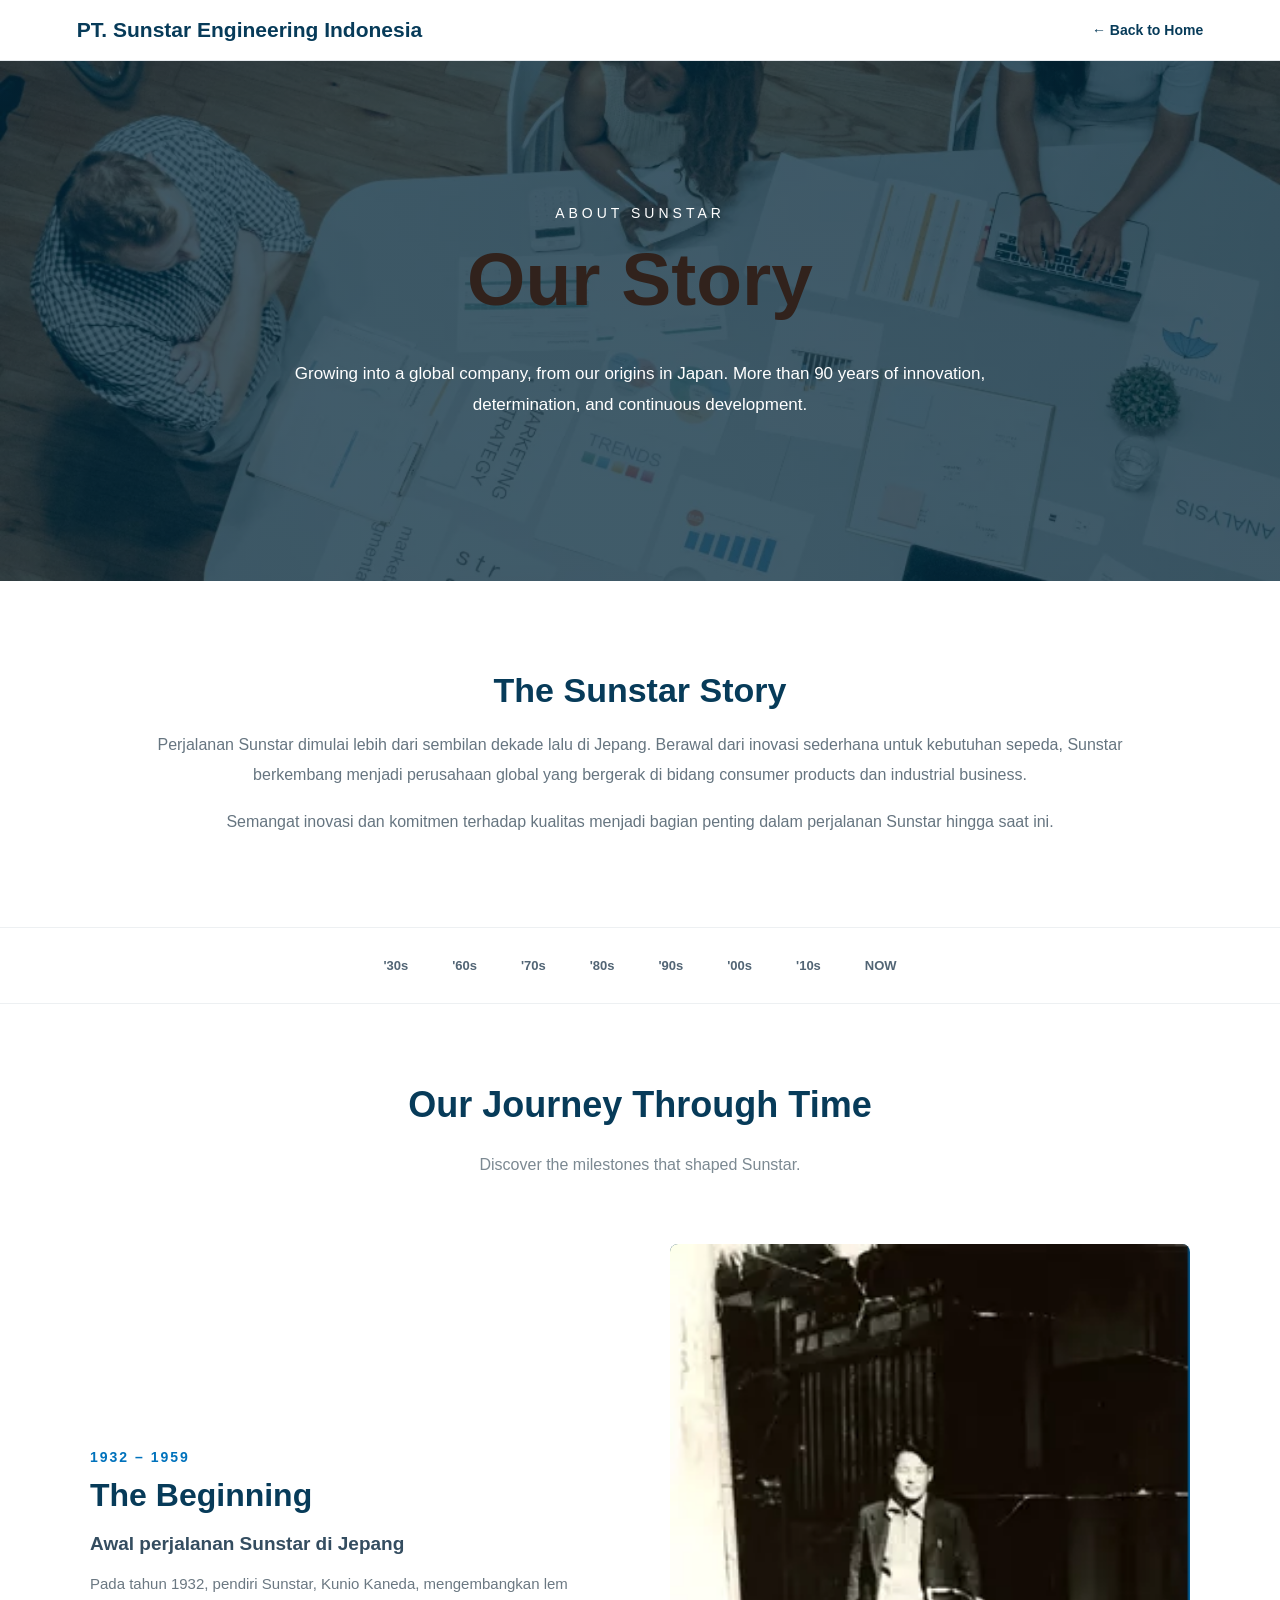
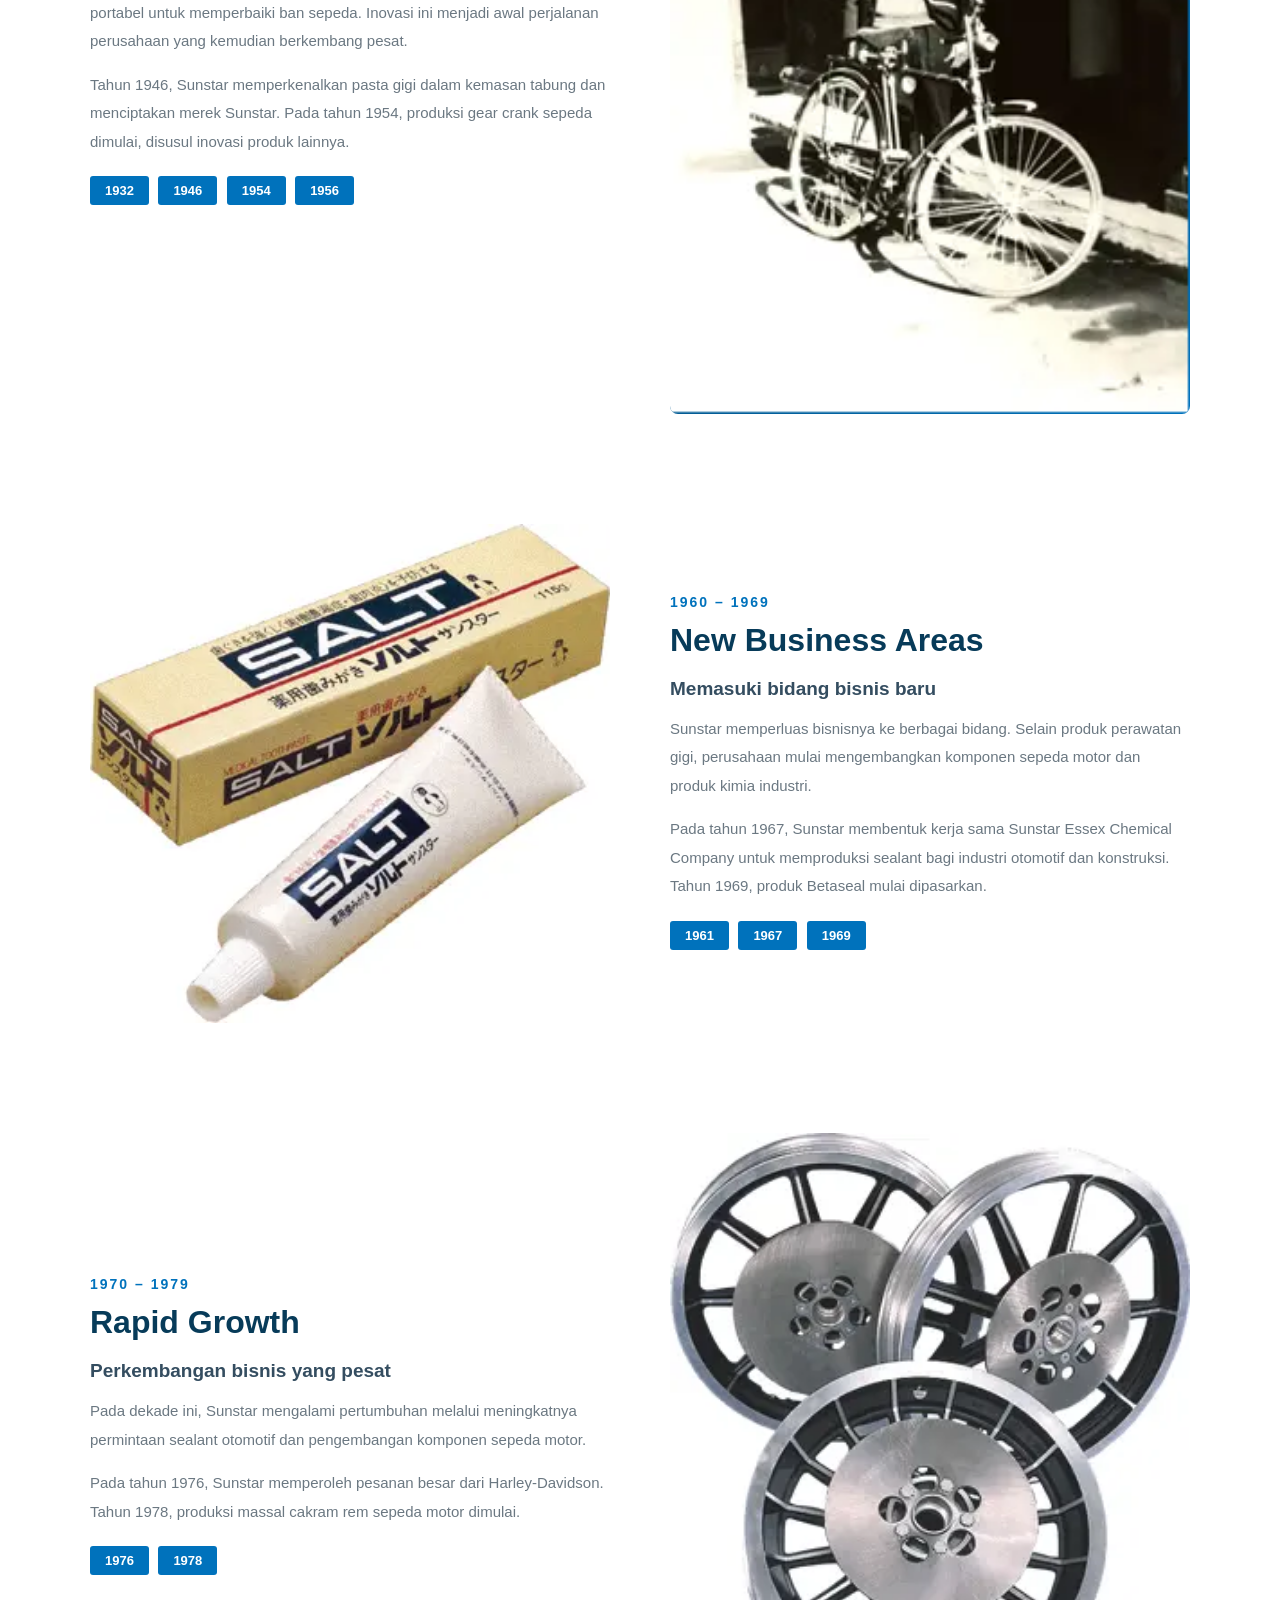
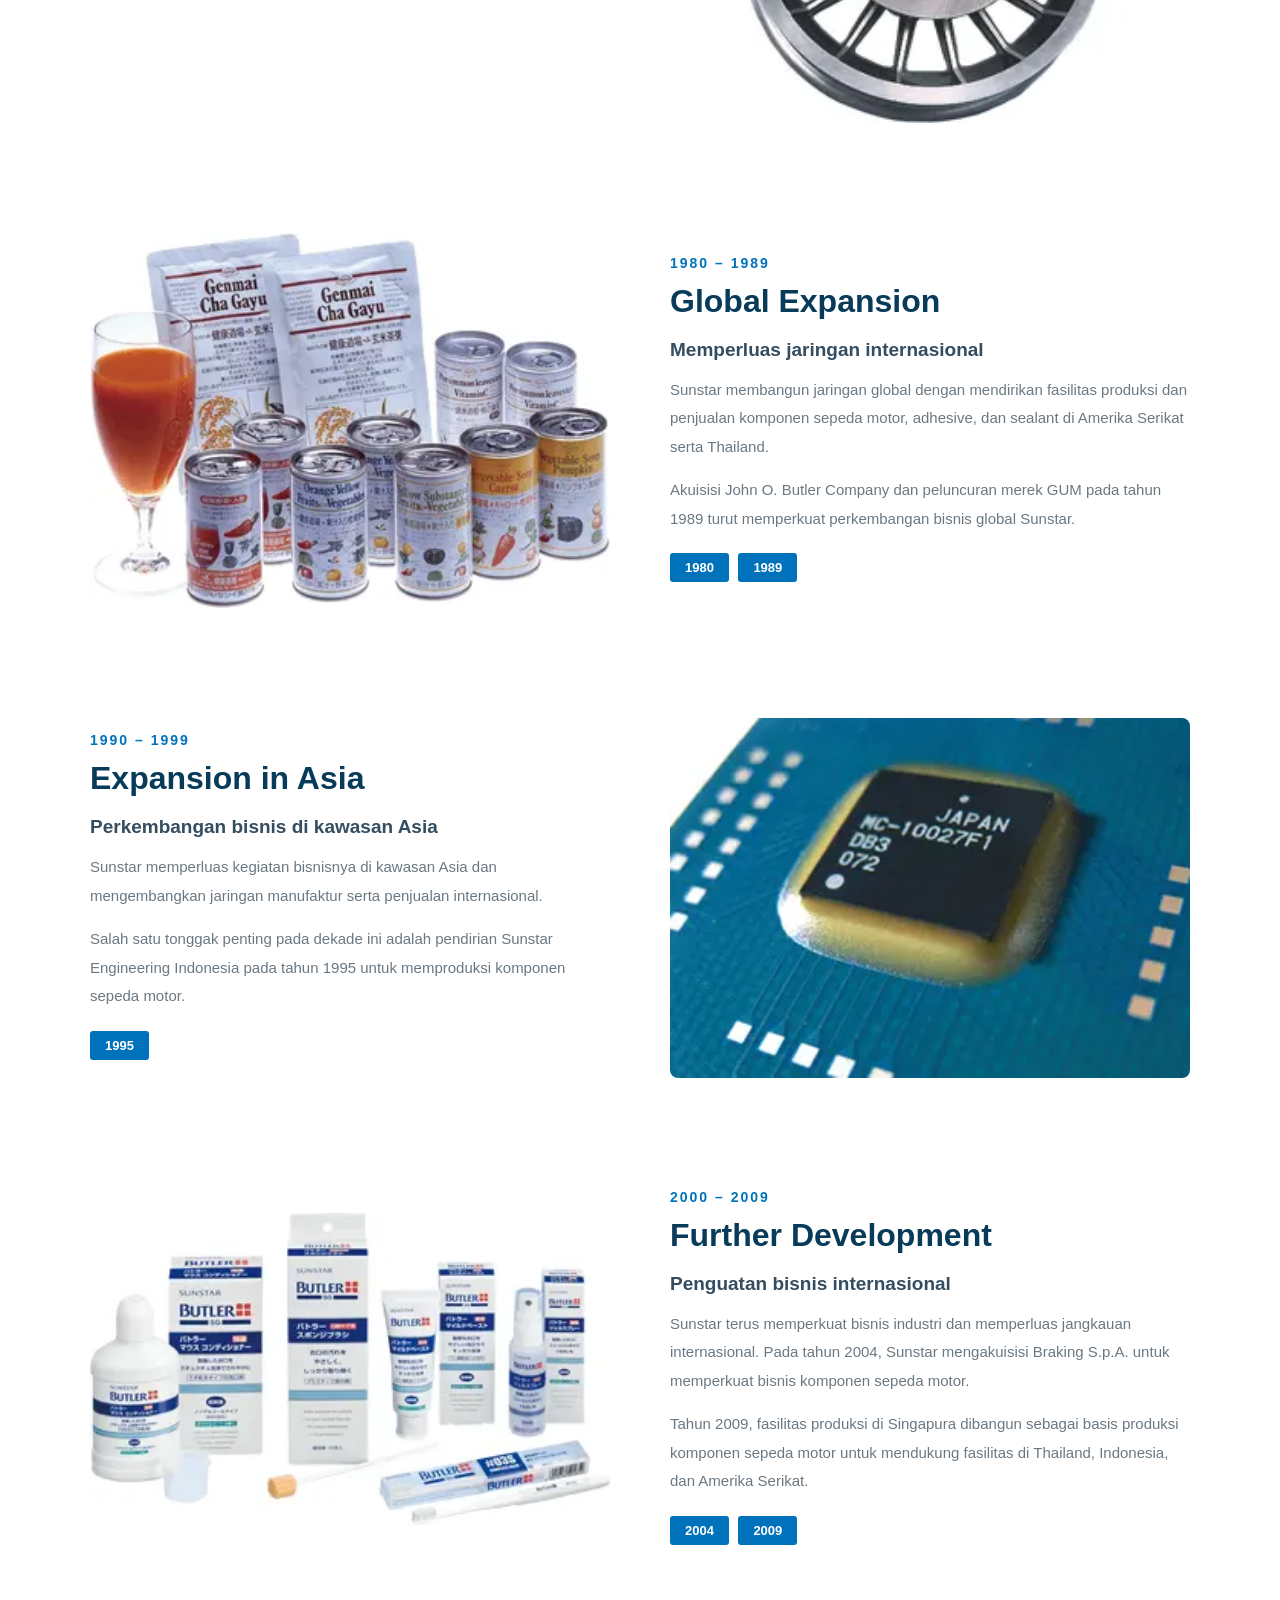
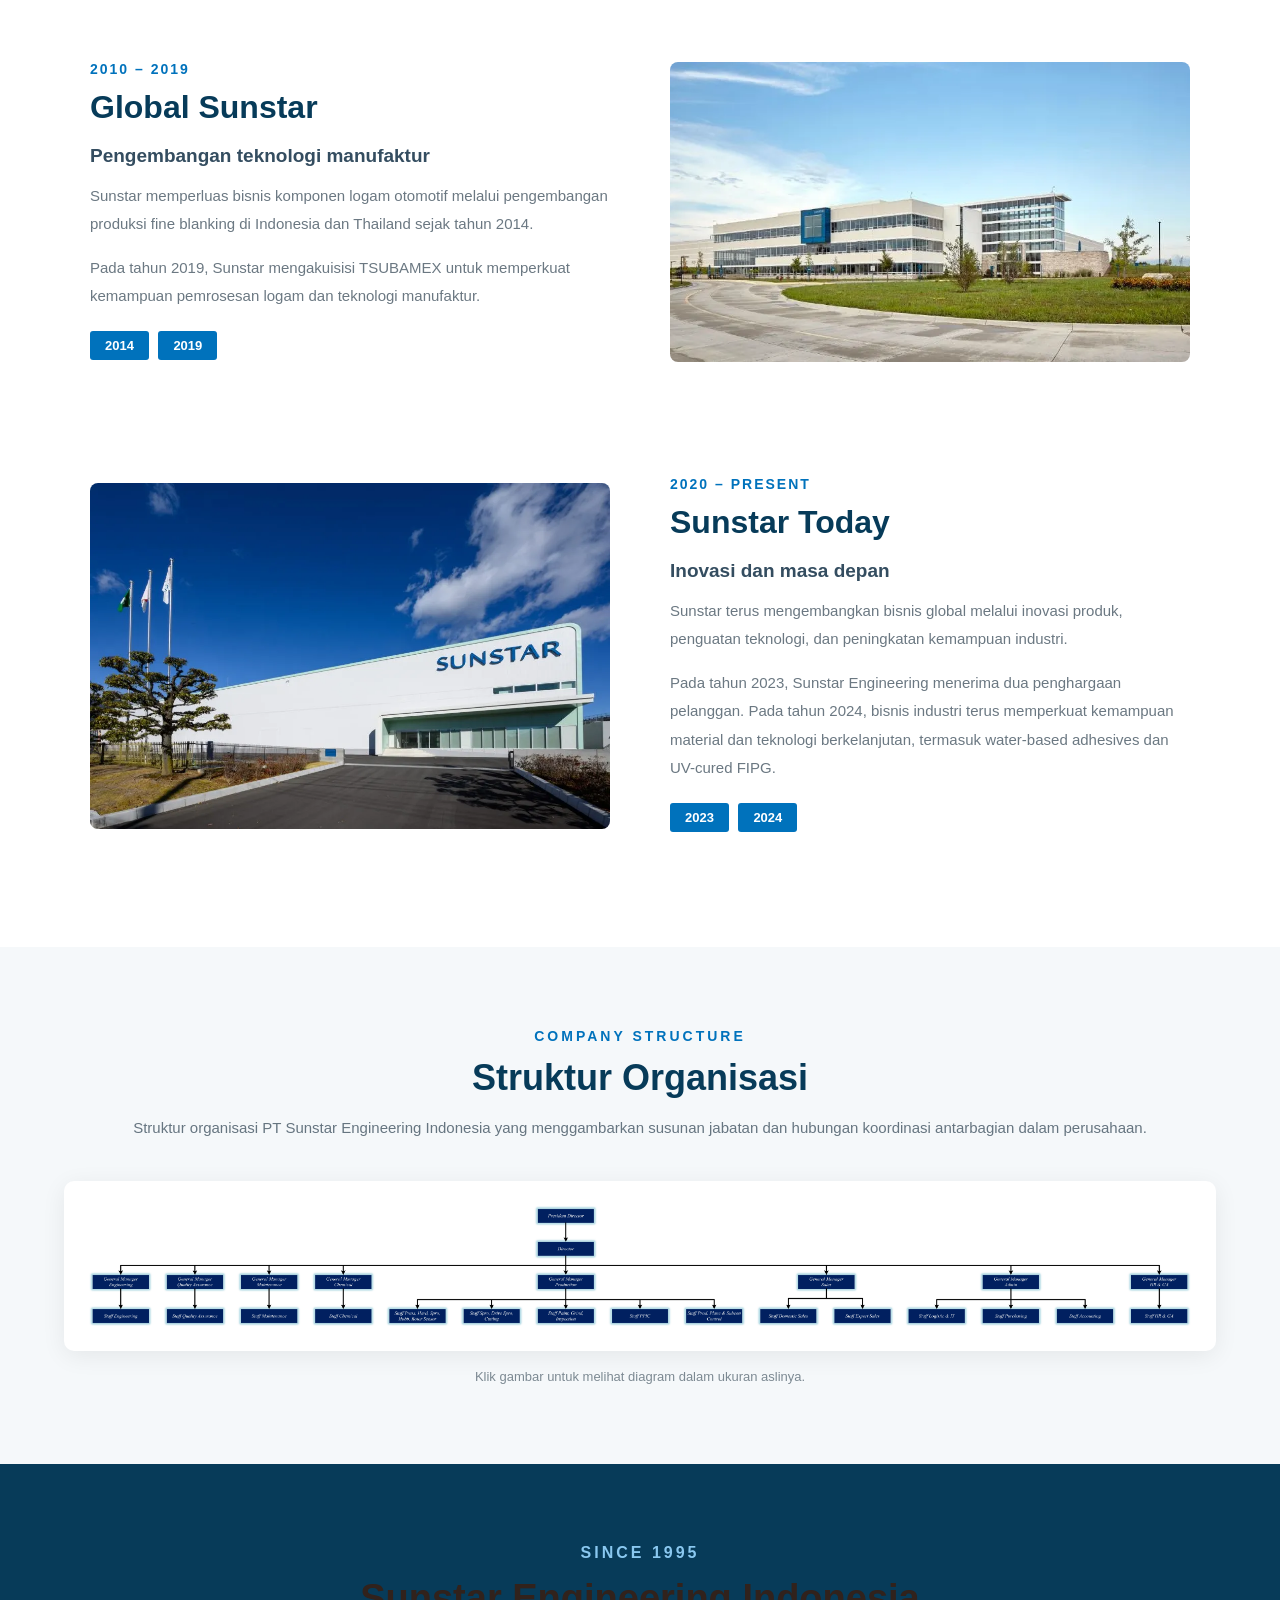
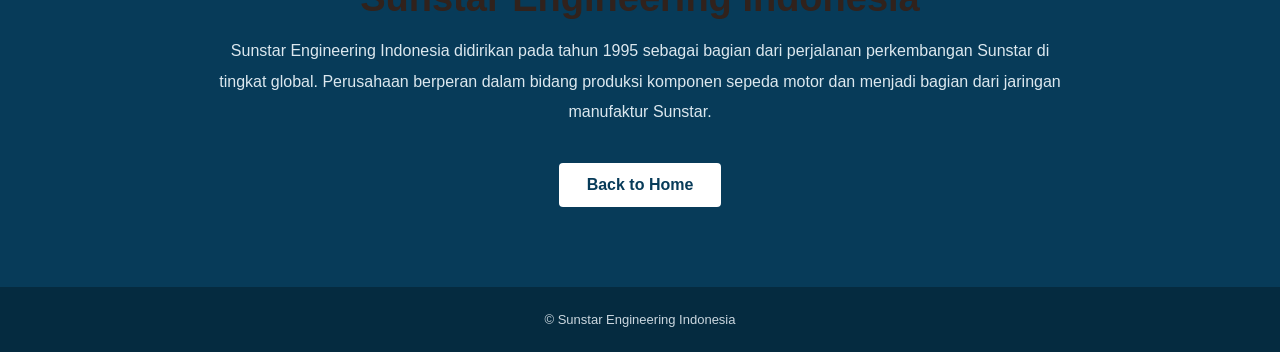
==== commit fff2101b: "Update website Sunstar Engineering" ====
--- a/about.html
+++ b/about.html
@@ -323,6 +323,81 @@
                 font-size: 29px;
             }
         }
+        
+/* STRUKTUR ORGANISASI */
+.organization-section {
+    padding: 80px 5%;
+    background: #f5f8fa;
+}
+
+.organization-container {
+    max-width: 1400px;
+    margin: auto;
+}
+
+.organization-heading {
+    text-align: center;
+    margin-bottom: 40px;
+}
+
+.organization-heading span {
+    color: #0072bc;
+    font-size: 14px;
+    font-weight: bold;
+    letter-spacing: 3px;
+    text-transform: uppercase;
+}
+
+.organization-heading h2 {
+    color: #073b59;
+    font-size: 36px;
+    margin: 12px 0;
+}
+
+.organization-heading p {
+    color: #667580;
+    font-size: 15px;
+    line-height: 1.8;
+}
+
+.organization-image {
+    background: white;
+    padding: 25px;
+    border-radius: 10px;
+    box-shadow: 0 5px 25px rgba(0,0,0,.07);
+    overflow-x: auto;
+    text-align: center;
+}
+
+.organization-image img {
+    display: block;
+    width: 100%;
+    height: auto;
+    min-width: 900px;
+    margin: auto;
+}
+
+.organization-note {
+    text-align: center;
+    color: #7c8992;
+    font-size: 13px;
+    margin-top: 18px;
+}
+
+@media (max-width: 768px) {
+    .organization-section {
+        padding: 55px 15px;
+    }
+
+    .organization-heading h2 {
+        font-size: 28px;
+    }
+
+    .organization-image {
+        padding: 12px;
+    }
+}
+
     </style>
 
 </head>
@@ -710,7 +785,39 @@
         </div>
 
     </section>
-
+<!-- STRUKTUR ORGANISASI -->
+<section class="organization-section" id="struktur-organisasi">
+
+    <div class="organization-container">
+
+        <div class="organization-heading">
+            <span>Company Structure</span>
+            <h2>Struktur Organisasi</h2>
+            <p>
+                Struktur organisasi PT Sunstar Engineering Indonesia
+                yang menggambarkan susunan jabatan dan hubungan
+                koordinasi antarbagian dalam perusahaan.
+            </p>
+        </div>
+
+        <div class="organization-image">
+            <a href="assets/img/about/struktur-organisasi.jpg"
+               target="_blank"
+               rel="noopener noreferrer">
+
+                <img src="assets/img/about/struktur-organisasi.jpg"
+                     alt="Struktur Organisasi PT Sunstar Engineering Indonesia">
+
+            </a>
+        </div>
+
+        <div class="organization-note">
+            Klik gambar untuk melihat diagram dalam ukuran aslinya.
+        </div>
+
+    </div>
+
+</section>
 
     <!-- INDONESIA SECTION -->
     <section class="indonesia-section">
@@ -751,6 +858,8 @@
     </section>
 
 
+
+
     <!-- FOOTER -->
     <footer class="story-footer">
 
--- a/assets/css/main.css
+++ b/assets/css/main.css
@@ -173,9 +173,9 @@
 .header .btn-getstarted:focus {
   color: var(--contrast-color);
   background: var(--accent-color);
-  font-size: 14px;
+  font-size: 10px;
   padding: 8px 25px;
-  margin: 0 0 0 30px;
+  margin: 0 0 0 25px;
   border-radius: 50px;
   transition: 0.3s;
 }
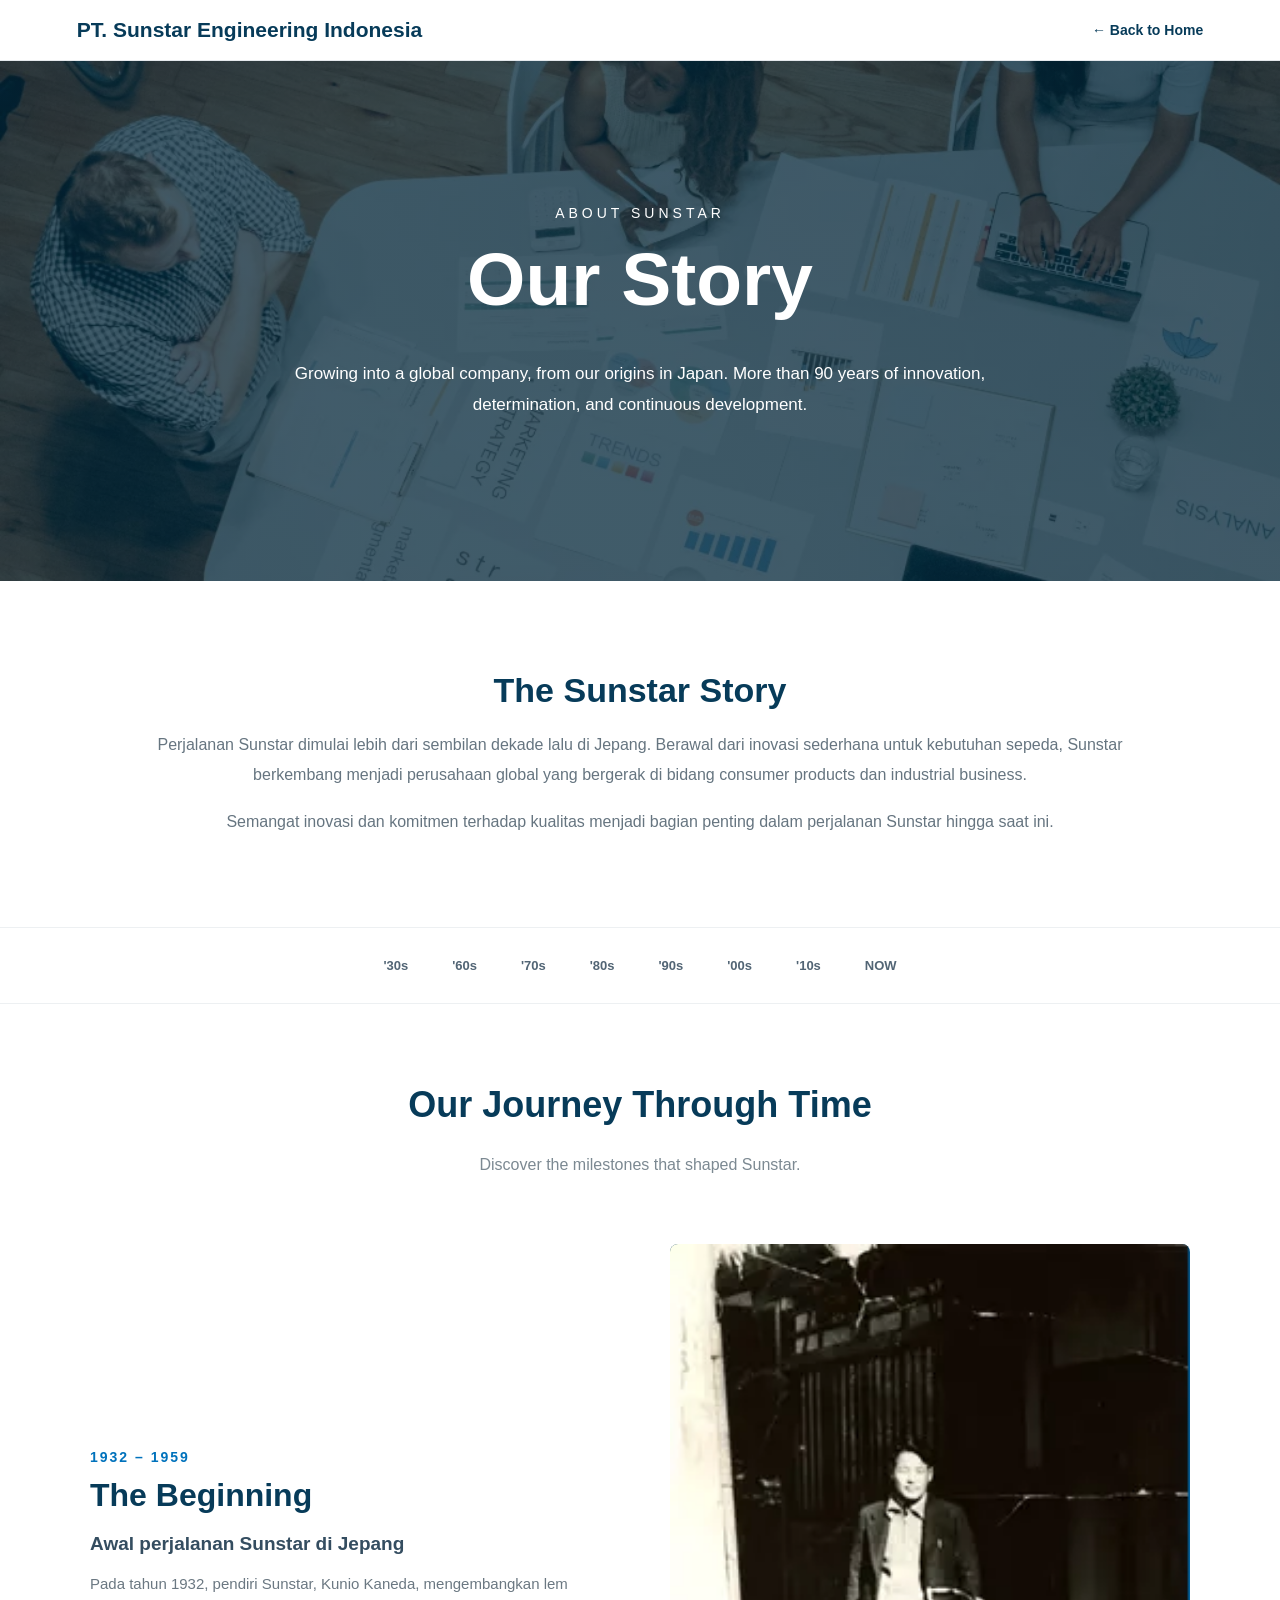
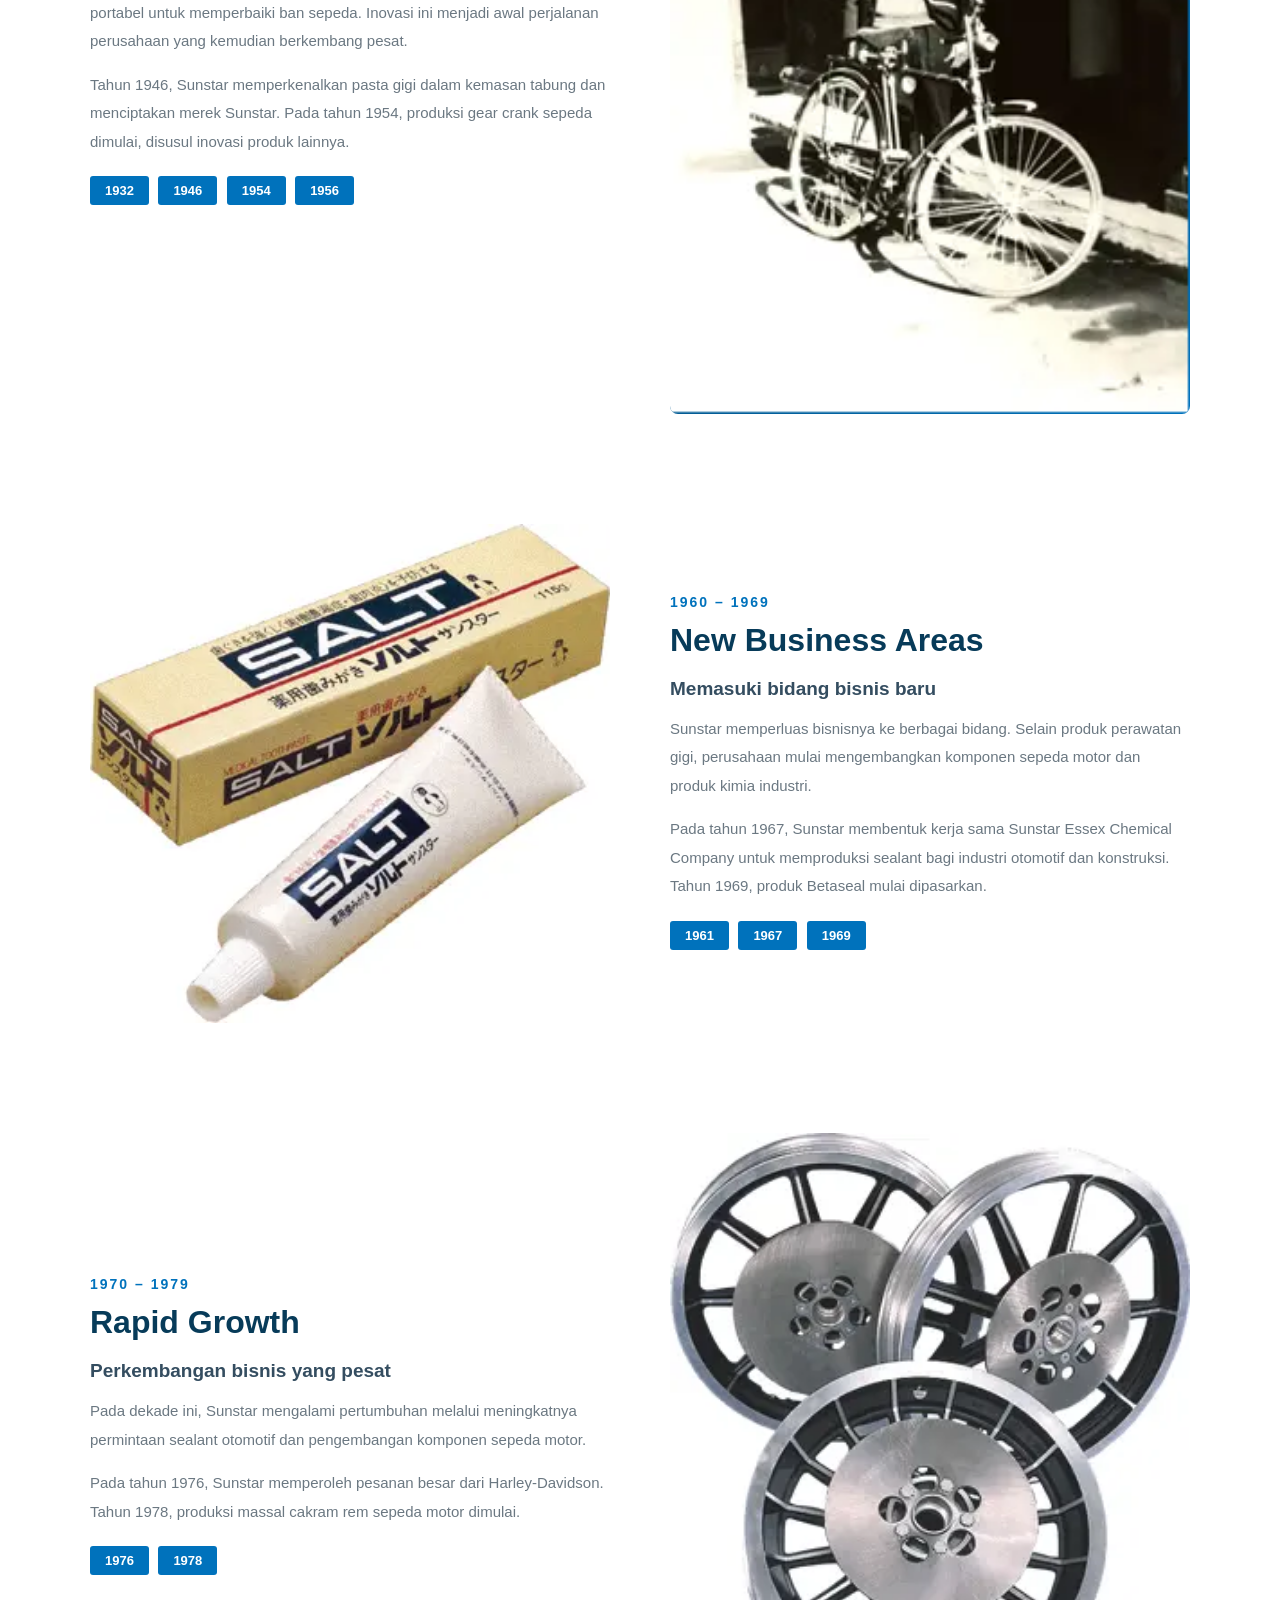
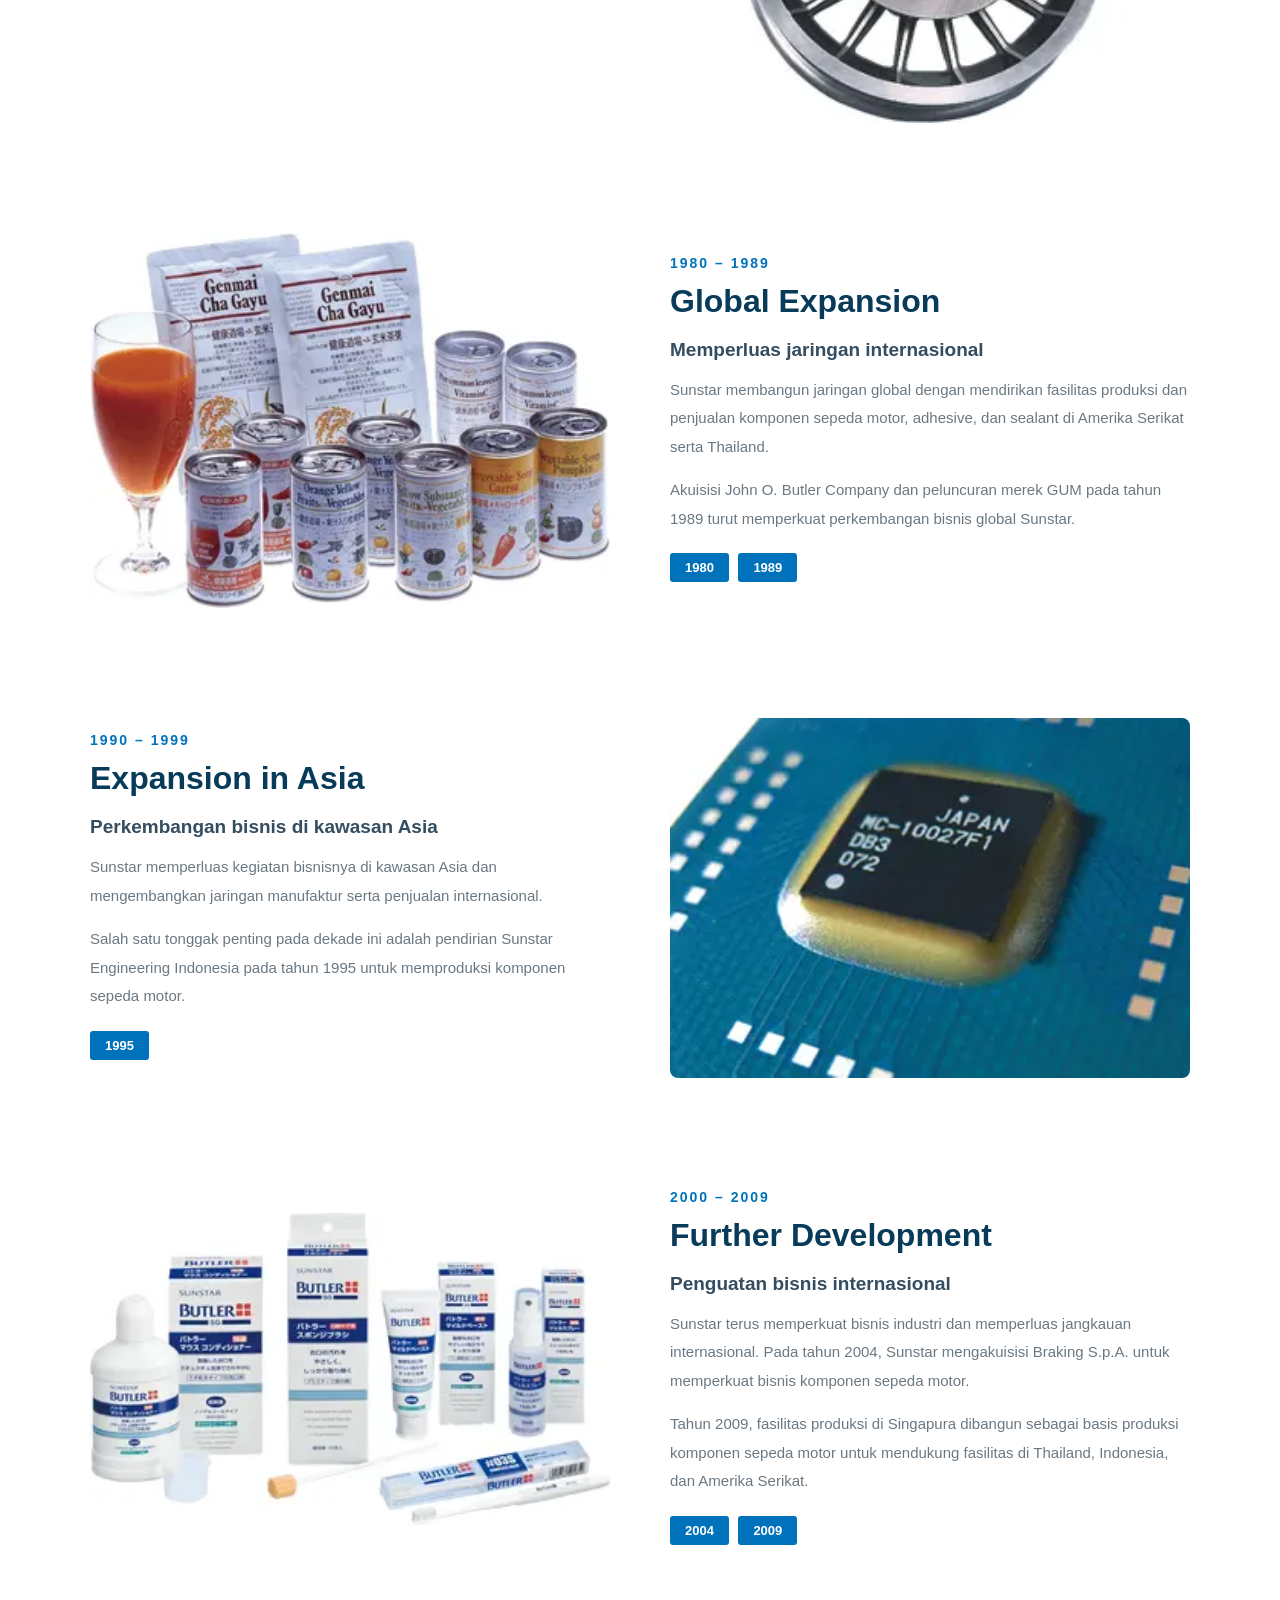
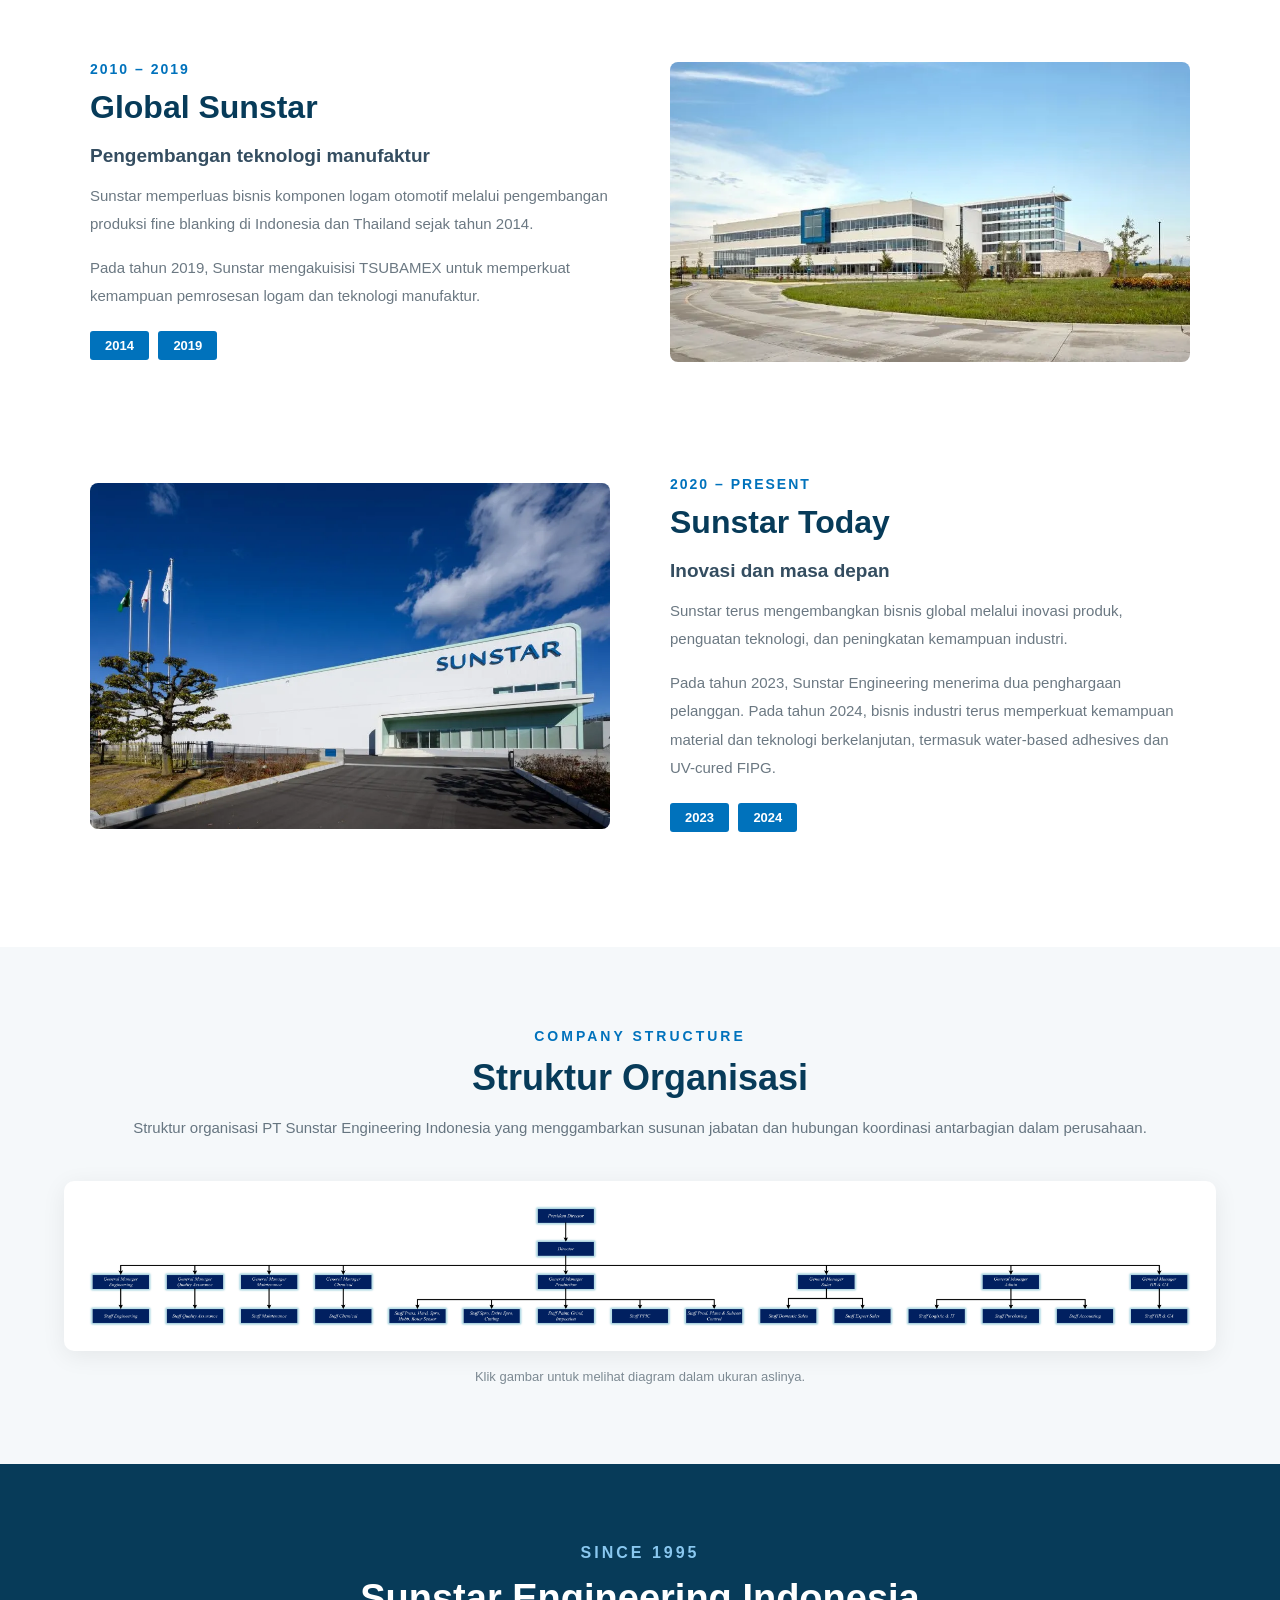
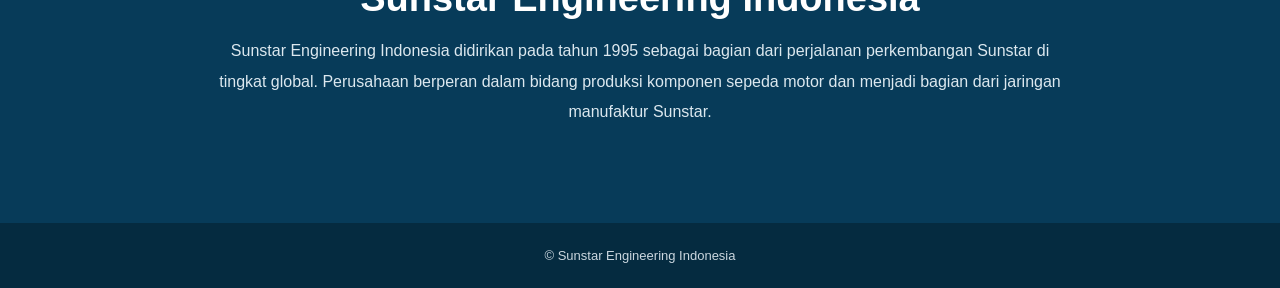
==== commit a352db81: "Update website" ====
--- a/about.html
+++ b/about.html
@@ -91,6 +91,12 @@
             margin: 0 0 20px;
             font-weight: 700;
         }
+        .story-hero h1 {
+    font-size: clamp(42px, 7vw, 75px);
+    margin: 0 0 20px;
+    font-weight: 700;
+    color: #fff;
+}
 
         .story-hero p {
             max-width: 700px;
@@ -262,6 +268,11 @@
             font-size: 38px;
             margin: 15px 0;
         }
+        .indonesia-section h2 {
+    font-size: 38px;
+    margin: 15px 0;
+    color: #fff;
+}
 
         .indonesia-section p {
             color: #dce8ef;
@@ -837,22 +848,6 @@
                 dari jaringan manufaktur Sunstar.
             </p>
 
-            <a href="index.html"
-               class="back-button"
-               style="
-               display:inline-block;
-               margin-top:20px;
-               padding:13px 28px;
-               background:#ffffff;
-               color:#073b59;
-               text-decoration:none;
-               border-radius:4px;
-               font-weight:bold;">
-
-                Back to Home
-
-            </a>
-
         </div>
 
     </section>
--- a/assets/css/main.css
+++ b/assets/css/main.css
@@ -932,13 +932,20 @@
   background: var(--surface-color);
   border-radius: 12px;
   padding: 2.5rem 1.5rem;
-  text-align: center;
+  text-align: justify;
+    text-justify: inter-word; 
+    hyphens: auto;
   height: 100%;
   box-shadow: 0 10px 30px rgba(0, 0, 0, 0.05);
   transition: all 0.3s ease;
   position: relative;
   overflow: hidden;
   z-index: 1;
+}
+
+.about .feature-box h4 {
+    text-align: center;
+    width: 100%;
 }
 
 .about .feature-box:before {
@@ -1398,6 +1405,8 @@
   line-height: 1.2;
   font-weight: 700;
   margin-bottom: 20px;
+  text-align: center;
+  text-align-last: center;
 }
 
 .services .services-description {
@@ -1495,6 +1504,7 @@
   line-height: 1.6;
   margin-bottom: 15px;
   transition: all 0.3s ease;
+   text-align: justify;
 }
 
 .services .service-content .service-action {
@@ -3301,6 +3311,7 @@
 }
 
 .custom-category-card {
+  
     width: 215px;
     min-height: 220px;
     padding: 25px 20px;
@@ -3811,3 +3822,175 @@
   }
 }
 
+/* Membuat tombol Asia, Eropa, Amerika Utara berada di tengah */
+#faq .faq-tabs {
+    display: flex;
+    justify-content: center;
+    width: 100%;
+}
+
+#faq .faq-tabs .nav-pills {
+    display: flex;
+    justify-content: center;
+    align-items: center;
+    width: fit-content;
+    margin-left: auto;
+    margin-right: auto;
+}
+
+/* Rounded corner kartu Solusi Engineering */
+.cta-buttons.custom-category-buttons .custom-category-card {
+    border-radius: 20px !important;
+    overflow: hidden;
+}
+
+
+/* =========================================
+   FOOTER - LAYOUT LEBIH PADAT DAN SEIMBANG
+========================================= */
+
+.footer .footer-top {
+    padding-top: 30px !important;
+    padding-bottom: 15px !important;
+}
+
+.footer .footer-top > .row {
+    display: flex !important;
+    justify-content: flex-start !important;
+    align-items: flex-start !important;
+    column-gap: 8% !important;
+    row-gap: 20px !important;
+}
+
+/* Kolom informasi perusahaan */
+.footer .footer-about {
+    flex: 0 0 48% !important;
+    max-width: 48% !important;
+}
+
+.footer .footer-about .logo span {
+    font-size: 30px !important;
+}
+
+.footer .footer-about p {
+    font-size: 15px !important;
+    line-height: 1.7 !important;
+}
+
+/* Kolom navigasi */
+.footer .footer-links {
+    flex: 0 0 30% !important;
+    max-width: 30% !important;
+    margin-bottom: 0 !important;
+}
+
+.footer .footer-links ul li {
+    padding: 7px 0 !important;
+}
+
+.footer .footer-links ul a {
+    font-size: 16px !important;
+}
+
+/* Ikon media sosial */
+.footer .social-links a {
+    width: 45px !important;
+    height: 45px !important;
+}
+
+/* Copyright */
+.footer .copyright {
+    padding: 12px 0 !important;
+}
+
+.footer .copyright p {
+    font-size: 15px;
+}
+
+/* Tampilan tablet dan HP */
+@media (max-width: 767px) {
+    .footer .footer-top > .row {
+        flex-direction: column !important;
+        gap: 20px !important;
+    }
+
+    .footer .footer-about,
+    .footer .footer-links {
+        flex: 0 0 100% !important;
+        max-width: 100% !important;
+    }
+}
+
+/* Memindahkan ikon media sosial ke kanan */
+.footer .footer-about .social-links {
+    display: flex !important;
+    justify-content: flex-end !important;
+    width: 100%;
+    margin-top: 20px;
+    padding-right: 10px;
+}
+
+/* Jarak antar ikon */
+.footer .footer-about .social-links a {
+    margin-right: 0 !important;
+    margin-left: 12px !important;
+}
+/* Warna tulisan kartu saat normal */
+#services .service-info h3 {
+    color: #222222 !important;
+    transition: color 0.3s ease;
+}
+
+/* Warna tulisan saat kartu terkena hover */
+#services .service-card:hover .service-info h3 {
+    color: #ffffff !important;
+}
+
+/* Jika judul masih menggunakan tag a */
+#services .service-info h3 a {
+    color: inherit !important;
+    text-decoration: none;
+}
+
+#services .service-card:hover .service-info h3 a {
+    color: #ffffff !important;
+}
+/* Menampilkan gambar SUNSTAR secara utuh */
+.brand-section .services-image {
+    width: 100%;
+    height: auto !important;
+    overflow: visible !important;
+}
+
+.brand-section .services-image img {
+    width: 100%;
+    height: auto !important;
+    object-fit: contain !important;
+    object-position: center;
+    display: block;
+    border-radius: 20px;
+}
+/* Gambar merek PENGUIN dan SUNSTAR */
+.brand-section .services-image,
+#services .services-image {
+    width: 100%;
+    height: auto !important;
+    overflow: visible !important;
+}
+
+.brand-section .services-image img,
+#services .services-image img {
+    display: block;
+    width: 100%;
+    height: auto !important;
+    max-height: none !important;
+    object-fit: contain !important;
+    object-position: center;
+    border-radius: 20px;
+}
+/* Menghilangkan fungsi klik pada tulisan logo header */
+#header .logo {
+    pointer-events: none !important;
+    cursor: default !important;
+}
+
